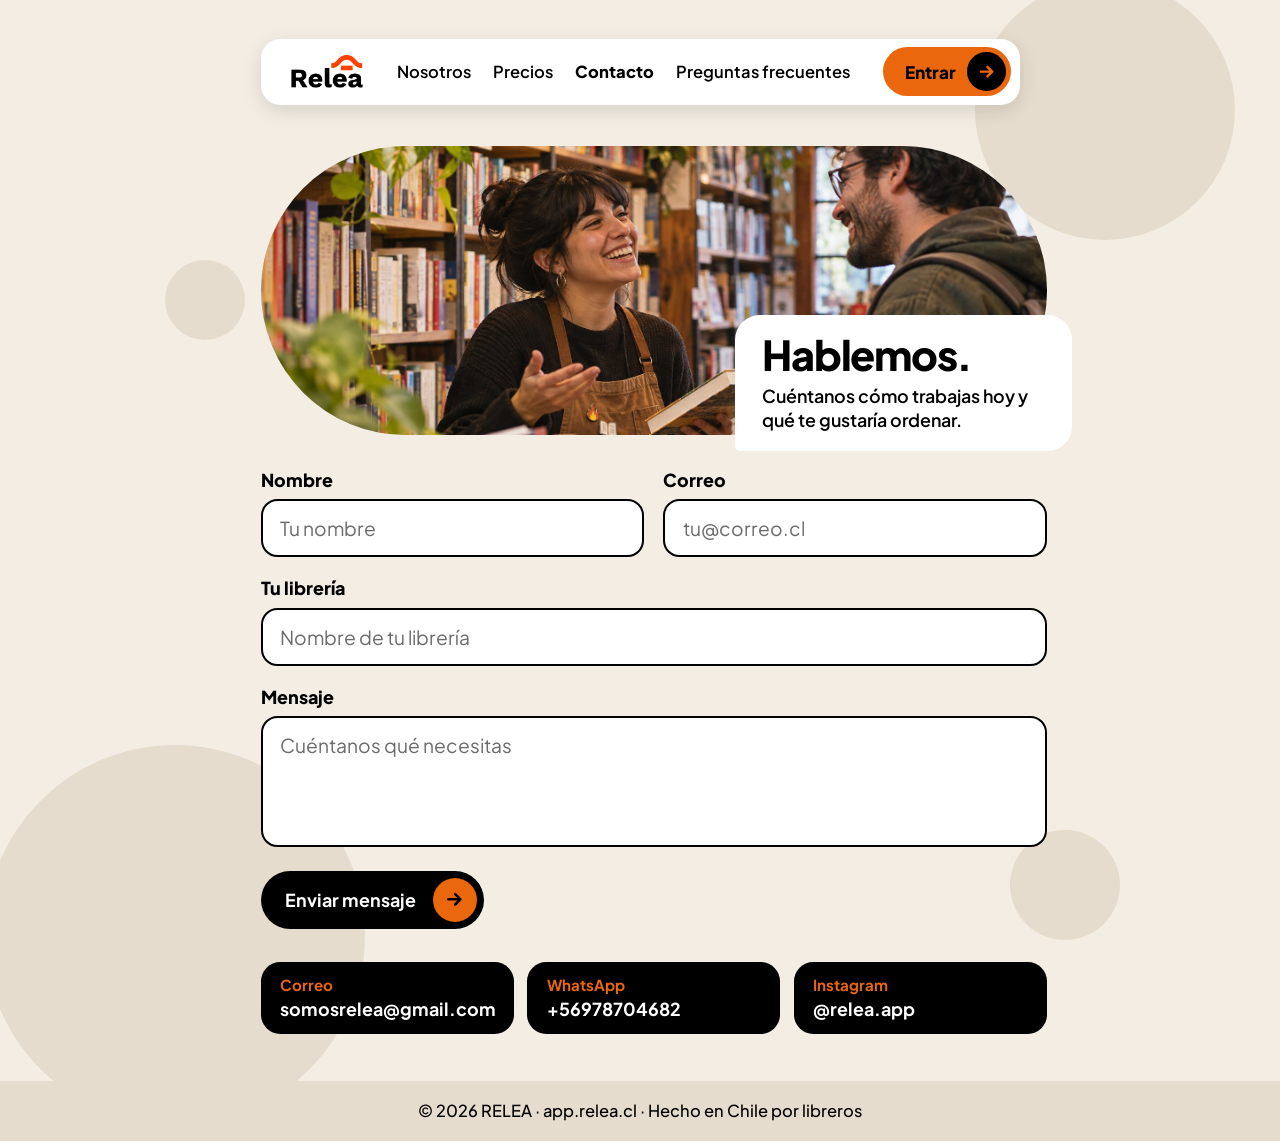
==== contacto/index.html @ ef300362 "Contacto: nueva foto de la librera conversando con un cliente Co-Authored-By: Claude Opus 5.5 <norep" ====
<!doctype html>
<html lang="es-CL">
<head>
<meta charset="utf-8">
<meta name="viewport" content="width=device-width, initial-scale=1">
<title>RELEA, contacto</title>
<meta name="description" content="Hablemos. Cuéntanos cómo trabajas hoy y qué te gustaría ordenar.">
<link rel="canonical" href="https://relea.cl/contacto/">
<meta property="og:type" content="website">
<meta property="og:locale" content="es_CL">
<meta property="og:site_name" content="RELEA">
<meta property="og:title" content="RELEA, contacto">
<meta property="og:description" content="Hablemos. Cuéntanos cómo trabajas hoy y qué te gustaría ordenar.">
<meta property="og:url" content="https://relea.cl/contacto/">
<meta property="og:image" content="https://relea.cl/assets/contacto.jpg">
<meta name="theme-color" content="#f3ede4">
<link rel="icon" href="../assets/favicon.png" type="image/png">
<link rel="apple-touch-icon" href="../assets/apple-touch-icon.png">
<link rel="preconnect" href="https://fonts.googleapis.com">
<link rel="preconnect" href="https://fonts.gstatic.com" crossorigin>
<link href="https://fonts.googleapis.com/css2?family=Plus+Jakarta+Sans:wght@400;500;600;700;800&display=swap" rel="stylesheet">
<link rel="stylesheet" href="../styles.css">
</head>
<body>
<div class="cream cream--fill">
  <div class="deco" aria-hidden="true">
    <i style="right:-100px;top:-20px;width:260px;height:260px"></i>
    <i style="left:-160px;bottom:-44px;width:380px;height:380px"></i>
    <i class="solo-ancho" style="right:15px;bottom:141px;width:110px;height:110px"></i>
    <i class="solo-ancho" style="left:20px;top:260px;width:80px;height:80px"></i>
  </div>
  <div class="wrap">
    <nav class="nav" aria-label="Principal">
        <a class="nav__logo" href="../"><img src="../assets/logo.png" alt="RELEA, volver al inicio" width="489" height="222"></a>
        <div class="nav__links" id="menu"><a href="../nosotros/">Nosotros</a><a href="../precios/">Precios</a><a href="../contacto/" aria-current="page">Contacto</a><a href="../preguntas-frecuentes/">Preguntas frecuentes</a></div>
        <div class="nav__right">
          <a class="btn btn--naranja btn--entrar" href="https://app.relea.cl"><span>Entrar</span><span class="btn__dot"><svg viewBox="0 0 24 24" fill="none" stroke="currentColor" stroke-width="3" stroke-linecap="round" stroke-linejoin="round" aria-hidden="true"><path d="M5 12h14M13 6l6 6-6 6"/></svg></span></a>
          <button class="nav__toggle" type="button" aria-controls="menu" aria-expanded="false" aria-label="Abrir menú"><svg viewBox="0 0 24 24" fill="none" stroke="currentColor" stroke-width="2.6" stroke-linecap="round" aria-hidden="true"><path d="M4 7h16M4 12h16M4 17h16"/></svg></button>
        </div>
      </nav>
    <main>
      <div class="pildora">
        <div class="pildora__foto"><img src="../assets/contacto.jpg" alt="Una librera sonriente conversa con un cliente mientras le muestra un libro en el mesón de la librería" width="1774" height="887"></div>
        <div class="burbuja">
          <h1>Hablemos.</h1>
          <p>Cuéntanos cómo trabajas hoy y qué te gustaría ordenar.</p>
        </div>
      </div>
      <form class="form" id="form-contacto" action="mailto:somosrelea@gmail.com" method="post" enctype="text/plain">
        <div class="form__fila">
          <div><label for="c-nombre">Nombre</label><input id="c-nombre" name="nombre" type="text" placeholder="Tu nombre" autocomplete="name" required></div>
          <div><label for="c-correo">Correo</label><input id="c-correo" name="correo" type="email" placeholder="tu@correo.cl" autocomplete="email" required></div>
        </div>
        <div><label for="c-libreria">Tu librería</label><input id="c-libreria" name="libreria" type="text" placeholder="Nombre de tu librería" autocomplete="organization"></div>
        <div><label for="c-mensaje">Mensaje</label><textarea id="c-mensaje" name="mensaje" rows="4" placeholder="Cuéntanos qué necesitas" required></textarea></div>
        <div><button type="submit" class="btn"><span>Enviar mensaje</span><span class="btn__dot"><svg viewBox="0 0 24 24" fill="none" stroke="currentColor" stroke-width="3" stroke-linecap="round" stroke-linejoin="round" aria-hidden="true"><path d="M5 12h14M13 6l6 6-6 6"/></svg></span></button></div>
      </form>
      <div class="chips">
        <a class="chip" href="mailto:somosrelea@gmail.com"><small>Correo</small><span>somosrelea@gmail.com</span></a>
        <a class="chip" href="https://wa.me/56978704682" target="_blank" rel="noopener"><small>WhatsApp</small><span>+56978704682</span></a>
        <a class="chip" href="https://www.instagram.com/relea.app" target="_blank" rel="noopener"><small>Instagram</small><span>@relea.app</span></a>
      </div>
    </main>
  </div>
</div>
<footer class="footer"><span>© 2026 RELEA · <a href="https://app.relea.cl">app.relea.cl</a> · Hecho en Chile por libreros</span></footer>
<script src="../site.js" defer></script>
</body>
</html>
---- styles.css ----
/* RELEA · estilos del sitio.
   Diseño base a 720 px. Todas las medidas van en rem (1rem = 16 px a 720 px):
   desde 720 px el sitio escala proporcionalmente hasta 990 px y luego se centra;
   bajo 720 px pasa a una sola columna. */
:root {
  --crema: #f3ede4;
  --crema-fuerte: #e6dccd;
  --crema-clara: #faf7f2;
  --naranja: #eb670e;
  --negro: #000000;
  --blanco: #ffffff;
  --pad-l: 1.25rem;
  --pad-r: 1.25rem;
}
*, *::before, *::after { box-sizing: border-box; }
html { font-size: 16px; -webkit-text-size-adjust: 100%; }
body {
  margin: 0;
  min-height: 100vh;
  display: flex;
  flex-direction: column;
  font-family: 'Plus Jakarta Sans', system-ui, sans-serif;
  color: var(--negro);
  background: var(--blanco);
}
img { display: block; max-width: 100%; }
a { color: inherit; }
h1, h2, h3, p { margin: 0; }
:focus-visible { outline: 0.1875rem solid var(--negro); outline-offset: 0.125rem; }
.band :focus-visible, .chip:focus-visible { outline-color: var(--naranja); }
.sr-only { position: absolute; width: 0.0625rem; height: 0.0625rem; overflow: hidden; clip-path: inset(50%); white-space: nowrap; }

/* ---------- Estructura ---------- */
.wrap { position: relative; width: 100%; max-width: 45rem; margin: 0 auto; padding-left: var(--pad-l); padding-right: var(--pad-r); }
.cream { position: relative; overflow: hidden; background: var(--crema); }
.cream--fill { flex: 1; }
.cream > .wrap { padding-top: 1.25rem; padding-bottom: 2.125rem; }

/* Círculos decorativos */
.deco { position: absolute; top: 0; bottom: 0; left: 50%; width: 100%; max-width: 45rem; transform: translateX(-50%); pointer-events: none; }
.deco i { position: absolute; border-radius: 50%; background: var(--crema-fuerte); }
.deco i.luz { background: var(--crema-clara); }
.deco i.crema { background: var(--crema); }
.deco--full { max-width: none; }

/* ---------- Navegación ---------- */
.nav { position: relative; z-index: 10; display: flex; align-items: center; justify-content: space-between; gap: 0.625rem; height: 3rem; padding: 0.375rem 0.375rem 0.375rem 1.125rem; background: var(--blanco); border-radius: 0.875rem; box-shadow: 0 0.25rem 0.875rem rgba(0,0,0,0.12); }
.nav__logo { display: inline-flex; align-items: center; text-decoration: none; }
.nav__logo img { height: 1.5rem; width: auto; }
.nav__right { display: flex; align-items: center; gap: 0.375rem; }
.nav__links { display: none; position: absolute; top: 3.5rem; left: 0; right: 0; flex-direction: column; padding: 0.5rem 1.125rem; background: var(--blanco); border-radius: 0.875rem; box-shadow: 0 0.5rem 1.375rem rgba(0,0,0,0.2); font-size: 0.9375rem; }
.nav__links.is-open { display: flex; }
.nav__links a { padding: 0.75rem 0; text-decoration: none; font-weight: 600; }
.nav__links a + a { border-top: 0.0625rem solid var(--crema-fuerte); }
.nav__links a[aria-current="page"] { font-weight: 800; }
.nav__links a:hover { text-decoration: underline; text-underline-offset: 0.25rem; }
.nav__toggle { display: inline-flex; align-items: center; justify-content: center; width: 2.25rem; height: 2.25rem; padding: 0; border: 0; border-radius: 50%; background: var(--crema); color: var(--negro); cursor: pointer; }
.nav__toggle svg { width: 1.125rem; height: 1.125rem; }

/* ---------- Botones ---------- */
.btn { display: inline-flex; align-items: center; gap: 0.75rem; height: 2.625rem; padding: 0.3125rem 0.3125rem 0.3125rem 1.125rem; border: 0; border-radius: 62.4375rem; background: var(--negro); color: var(--blanco); font-family: inherit; font-weight: 700; font-size: 0.8125rem; text-decoration: none; cursor: pointer; white-space: nowrap; transition: transform .15s ease; }
.btn:hover { transform: translateY(-0.0625rem); }
.btn__dot { flex: none; display: inline-flex; align-items: center; justify-content: center; width: 2rem; height: 2rem; border-radius: 50%; background: var(--naranja); color: var(--negro); }
.btn__dot svg { width: 0.9375rem; height: 0.9375rem; }
.btn--sm { gap: 0.5rem; height: 1.75rem; padding: 0.1875rem 0.1875rem 0.1875rem 0.75rem; font-size: 0.6875rem; }
.btn--sm .btn__dot { width: 1.375rem; height: 1.375rem; }
.btn--sm .btn__dot svg { width: 0.6875rem; height: 0.6875rem; }
.btn--naranja { background: var(--naranja); color: var(--negro); font-weight: 800; }
.btn--naranja .btn__dot { background: var(--negro); color: var(--naranja); }
.btn--entrar { gap: 0.5rem; height: 2.25rem; padding: 0.25rem 0.25rem 0.25rem 1rem; font-size: 0.7812rem; }
.btn--entrar .btn__dot { width: 1.75rem; height: 1.75rem; }
.btn--entrar .btn__dot svg { width: 0.875rem; height: 0.875rem; }
.btn--lg { gap: 1rem; height: 2.875rem; padding: 0.3125rem 0.3125rem 0.3125rem 1.5rem; font-size: 0.875rem; }
.btn--lg .btn__dot { width: 2.25rem; height: 2.25rem; }
.btn--lg .btn__dot svg { width: 1rem; height: 1rem; }

/* ---------- Pie ---------- */
.footer { flex: none; display: flex; align-items: center; justify-content: center; min-height: 2.75rem; padding: 0.625rem 1.25rem; background: var(--crema-fuerte); font-size: 0.75rem; font-weight: 500; line-height: 1.4; text-align: center; }
.footer--crema { background: var(--crema); }
.footer a { text-decoration: none; }
.footer a:hover { text-decoration: underline; }

/* ---------- Inicio ---------- */
.hero { display: flex; flex-direction: column; gap: 2rem; margin-top: 2rem; }
.hero h1 { font-weight: 800; font-size: 2.5rem; line-height: 1.04; letter-spacing: -0.03em; }
.hero__lead { margin-top: 1rem; max-width: 18.75rem; font-size: 0.9375rem; line-height: 1.5; }
.hero__cta { margin-top: 1.375rem; }
.hero__media { position: relative; width: 14.375rem; margin: 0 auto; }
.hero__photo { width: 14.375rem; height: 20rem; border-radius: 1rem; overflow: hidden; }
.hero__photo img { width: 100%; height: 100%; object-fit: cover; object-position: 50% 30%; }
.float { position: absolute; width: 9.375rem; background: var(--blanco); border-radius: 0.75rem; box-shadow: 0 0.5rem 1.375rem rgba(0,0,0,0.2); }
.float--a { top: 12.25rem; left: -1.5rem; padding: 0.625rem 0.75rem; }
.float--a .float__row { display: flex; align-items: center; justify-content: space-between; gap: 0.5rem; font-size: 0.6875rem; font-weight: 600; }
.float--a .tag { background: #ffe3cc; border-radius: 0.375rem; padding: 0.125rem 0.375rem; font-size: 0.625rem; font-weight: 800; }
.float--a strong { display: block; margin-top: 0.375rem; font-size: 1rem; font-weight: 800; letter-spacing: -0.01em; }
.float--b { bottom: 0.875rem; right: -0.875rem; display: flex; align-items: center; gap: 0.5rem; padding: 0.5rem 0.625rem; font-size: 0.6875rem; font-weight: 700; line-height: 1.3; }
.icon { flex: none; display: inline-flex; align-items: center; justify-content: center; width: 2.5rem; height: 2.5rem; border-radius: 50%; background: #ffe3cc; color: #2a3582; }
.icon svg { width: 1.25rem; height: 1.25rem; }
.icon--sm { width: 1.75rem; height: 1.75rem; }
.icon--sm svg { width: 0.9375rem; height: 0.9375rem; }

.datos { display: flex; margin: 1.875rem 0 0; padding: 0; list-style: none; }
.datos li { flex: 1; padding: 0.25rem 0.375rem; text-align: center; }
.datos li + li { border-left: 0.0625rem solid rgba(0,0,0,0.28); }
.datos b { display: block; font-size: 1.5rem; font-weight: 800; letter-spacing: -0.02em; }
.datos span { display: block; max-width: 9.375rem; margin: 0.125rem auto 0; font-size: 0.75rem; font-weight: 500; line-height: 1.35; }

.band { position: relative; overflow: hidden; border-radius: 1.75rem 1.75rem 0 0; background: var(--negro); }
.band__img { position: absolute; inset: 0; width: 100%; height: 100%; object-fit: cover; object-position: 50% 25%; }
.band::before { content: ""; position: absolute; inset: 0; z-index: 1; background: linear-gradient(180deg, rgba(0,0,0,0.6) 0%, rgba(0,0,0,0.25) 45%, rgba(0,0,0,0.35) 100%); }
.band .wrap { z-index: 2; padding-top: 2.125rem; padding-bottom: 1.75rem; text-align: center; }
.band h2 { max-width: 27.5rem; margin: 0 auto; font-size: 1.3125rem; font-weight: 800; line-height: 1.12; letter-spacing: -0.02em; color: var(--blanco); text-shadow: 0 0.125rem 0.75rem rgba(0,0,0,0.65); }
.cards { display: flex; flex-direction: column; gap: 0.75rem; margin-top: 1.75rem; }
.card { display: flex; flex-direction: column; align-items: flex-start; gap: 0; padding: 1rem 0.875rem; text-align: left; background: var(--blanco); border-radius: 0.875rem; }
.card h3 { margin-top: 0.625rem; font-size: 1rem; font-weight: 800; line-height: 1.15; letter-spacing: -0.01em; }
.card p { margin: 0.375rem 0 0.875rem; font-size: 0.75rem; line-height: 1.4; }
.card .btn { margin-top: auto; }

.cierre { position: relative; overflow: hidden; padding: 2.75rem 0 3.5rem; text-align: center; background: var(--blanco); }
.cierre h2 { font-size: 1.5rem; font-weight: 800; letter-spacing: -0.02em; line-height: 1.15; }
.cierre p { margin-top: 0.5rem; font-size: 0.8125rem; line-height: 1.45; }
.cierre .btn { margin-top: 1.375rem; }

/* ---------- Nosotros ---------- */
.intro { margin-top: 2.25rem; max-width: 29.375rem; padding-bottom: 0.625rem; }
.intro h1 { font-weight: 800; font-size: 2rem; line-height: 1.08; letter-spacing: -0.03em; }
.intro p { margin-top: 0.875rem; font-size: 0.9375rem; line-height: 1.5; }
.nosotros { flex: 1; padding-top: 2.25rem; padding-bottom: 2.5rem; }
.nosotros__foto { aspect-ratio: 552 / 240; border-radius: 1rem; overflow: hidden; }
.nosotros__foto img { width: 100%; height: 100%; object-fit: cover; }
.nosotros h2 { margin-top: 2rem; font-size: 1.25rem; font-weight: 800; letter-spacing: -0.02em; }
.nosotros p { margin-top: 0.625rem; font-size: 0.875rem; line-height: 1.6; }
.nosotros p.destacado { margin-top: 0.875rem; font-size: 1rem; font-weight: 800; line-height: 1.4; letter-spacing: -0.01em; }
.valores { display: grid; grid-template-columns: 1fr; gap: 0.875rem; margin: 1.75rem 0 0; padding: 0; list-style: none; }
.valores li { padding: 1rem 0.875rem; background: var(--crema); border-radius: 0.875rem; }
.valores b { display: block; font-size: 1rem; font-weight: 800; line-height: 1.15; }
.valores span { display: block; margin-top: 0.375rem; font-size: 0.75rem; line-height: 1.45; }
.nosotros .btn { margin-top: 2rem; }

/* ---------- Precios ---------- */
.precios { display: flex; flex-direction: column; gap: 2rem; margin-top: 2.125rem; }
.precios h1 { font-weight: 800; font-size: 2.125rem; line-height: 1.08; letter-spacing: -0.03em; }
.precio { margin-top: 1.375rem; white-space: nowrap; font-weight: 800; line-height: 0.95; }
.precio b { font-size: min(3.5rem, 14.5vw); letter-spacing: -0.05em; margin-right: 0.3em; }
.precio span { font-size: min(1.75rem, 7.25vw); letter-spacing: -0.02em; }
.precios__nota { margin-top: 0.875rem; font-size: 0.9375rem; font-weight: 700; line-height: 1.4; }
.precios .btn { margin-top: 1.25rem; }
.gota { position: relative; flex: none; width: 12.5rem; margin: 0 auto; }
.gota__foto { width: 12.5rem; height: 18.75rem; border-radius: 50% 50% 0 50% / 36% 36% 0 36%; overflow: hidden; background: var(--crema-fuerte); }
.gota__foto img { width: 100%; height: 100%; object-fit: cover; object-position: 64% 50%; }
.sello { position: absolute; left: -2.5rem; bottom: 1.625rem; display: flex; align-items: center; justify-content: center; width: 6.5rem; height: 6.5rem; border-radius: 50%; background: var(--naranja); text-align: center; font-size: 0.8125rem; font-weight: 800; line-height: 1.15; transform: rotate(-10deg); box-shadow: 0 0.375rem 1rem rgba(0,0,0,0.2); }
.pasos { display: grid; grid-template-columns: 1fr; gap: 0.75rem; margin: 1.875rem 0 0; padding: 0; list-style: none; }
.pasos li { display: flex; align-items: flex-start; gap: 0.75rem; padding: 0.875rem 1rem; background: var(--blanco); border-radius: 1rem; font-size: 0.875rem; font-weight: 600; line-height: 1.35; }
.pasos .n { flex: none; display: inline-flex; align-items: center; justify-content: center; width: 1.75rem; height: 1.75rem; border-radius: 50%; background: var(--naranja); font-size: 0.8125rem; font-weight: 800; }
.dudas { margin-top: 1.375rem; font-size: 0.8125rem; }
.dudas a { font-weight: 800; }

/* ---------- Contacto ---------- */
.pildora { position: relative; margin-top: 1.875rem; }
.pildora__foto { height: 10.625rem; border-radius: 6.5625rem; overflow: hidden; background: var(--crema-fuerte); }
.pildora__foto img { width: 100%; height: 100%; object-fit: cover; object-position: 50% 35%; }
.burbuja { position: relative; width: 15.3125rem; max-width: 90%; margin: -2.75rem 0 0 auto; padding: 0.875rem 1.25rem; background: var(--blanco); border-radius: 1.125rem 1.125rem 1.125rem 0.25rem; }
.burbuja h1 { font-size: 1.875rem; font-weight: 800; letter-spacing: -0.03em; line-height: 1; }
.burbuja p { margin-top: 0.375rem; font-size: 0.8125rem; font-weight: 600; line-height: 1.35; }
.form { display: grid; gap: 0.875rem; margin-top: 1.5rem; }
.form__fila { display: grid; grid-template-columns: 1fr; gap: 0.875rem; }
.form label { display: block; margin-bottom: 0.375rem; font-size: 0.8125rem; font-weight: 800; }
.form input, .form textarea { width: 100%; padding: 0.6875rem 0.8125rem; border: 0.125rem solid var(--negro); border-radius: 0.75rem; background: var(--blanco); font-family: inherit; font-size: 1rem; color: var(--negro); }
.form textarea { resize: none; }
.form ::placeholder { color: #6b6b6b; opacity: 1; }
.chips { display: grid; grid-template-columns: 1fr; gap: 0.625rem; margin-top: 1.5rem; }
.chip { display: block; padding: 0.625rem 0.875rem; background: var(--negro); border-radius: 0.875rem; text-decoration: none; }
.chip small { display: block; font-size: 0.6875rem; font-weight: 700; color: var(--naranja); }
.chip span { display: block; margin-top: 0.125rem; font-size: 0.8125rem; font-weight: 700; color: var(--blanco); }

/* ---------- Preguntas frecuentes ---------- */
.faq { display: flex; flex-direction: column; gap: 1.875rem; margin-top: 2.25rem; }
.faq__lado { flex: none; }
.blob { width: 11.875rem; height: 15.625rem; margin-top: 1.25rem; overflow: hidden; background: var(--crema-fuerte); }
.blob img { width: 100%; height: 100%; object-fit: cover; object-position: 60% 62%; }
.faq h1 { margin-top: 0; font-weight: 800; font-size: 1.875rem; line-height: 1.05; letter-spacing: -0.03em; }
.faq__lado p { margin-top: 0.625rem; font-size: 0.875rem; line-height: 1.45; }
.faq__lado p.dudas { margin-top: 1.125rem; font-size: 0.8125rem; }
.faq__lista { flex: 1; min-width: 0; border-bottom: 0.125rem solid var(--negro); }
.faq__item { padding: 0.875rem 0; border-top: 0.125rem solid var(--negro); }
.faq__item h2 { position: relative; padding-left: 1.25rem; font-size: 0.9375rem; font-weight: 800; line-height: 1.25; }
.faq__item h2::before { content: ""; position: absolute; left: 0; top: 0.3125rem; width: 0.625rem; height: 0.625rem; border-radius: 50%; background: var(--naranja); }
.faq__item p { margin: 0.375rem 0 0 1.25rem; font-size: 0.8438rem; line-height: 1.5; }

/* Círculos: en móvil se ocultan los que quedarían bajo el texto */
.deco .solo-ancho { display: none; }

/* ================= Desde 720 px: el diseño de referencia ================= */
@media (min-width: 45em) {
  html { font-size: min(2.2222vw, 22px); }
  :root { --pad-l: 5.25rem; --pad-r: 4rem; }
  .cream > .wrap { padding-top: 1.75rem; }
  .deco .solo-ancho { display: block; }

  .nav { margin-right: 1.25rem; padding-left: 1.375rem; }
  .nav__toggle { display: none; }
  .nav__links { display: flex; position: static; flex-direction: row; align-items: center; gap: 1rem; padding: 0; background: none; border-radius: 0; box-shadow: none; font-size: 0.75rem; white-space: nowrap; }
  .nav__links a { padding: 0.875rem 0; }
  .nav__links a + a { border-top: 0; }

  .hero { flex-direction: row; align-items: center; justify-content: space-between; gap: 0; margin-top: 2.5rem; }
  .hero__text { flex: none; width: 20.625rem; }
  .hero h1 { font-size: 2.875rem; }
  .hero__media { flex: none; margin: 0; }
  .float--a { left: -2.75rem; }
  .float--b { right: 0.625rem; }
  .datos b { font-size: 2.25rem; }
  .datos li { padding: 0.25rem 0; }
  .cream--inicio > .wrap { padding-bottom: 1.75rem; }

  .band { height: 26.25rem; }
  .band .wrap { padding-left: 4rem; }
  .band h2 { font-size: 1.625rem; }
  .cards { flex-direction: row; justify-content: center; margin-top: 5.9375rem; }
  .card { flex: none; width: 10.625rem; min-height: 12.25rem; }
  .card p { margin-bottom: 0.625rem; font-size: 0.6875rem; }

  .cierre { height: 13.5rem; padding: 2.75rem 0 0; }

  .intro { margin-top: 2.75rem; }
  .intro h1 { font-size: 2.375rem; }
  .nosotros { padding-top: 2.75rem; padding-right: 5.25rem; }
  .valores { grid-template-columns: repeat(3, minmax(0, 1fr)); }

  .precios { flex-direction: row; justify-content: space-between; align-items: flex-start; gap: 0; }
  .precios__text { width: 18.75rem; }
  .precio { width: 21.25rem; }
  .precio b { font-size: 3.5rem; }
  .precio span { font-size: 1.75rem; }
  .gota { margin: 0; }
  .pasos { grid-template-columns: repeat(2, minmax(0, 1fr)); }

  .pildora__foto { height: 13.125rem; }
  .burbuja { position: absolute; right: -1.125rem; bottom: -0.75rem; max-width: none; margin: 0; }
  .form__fila { grid-template-columns: repeat(2, minmax(0, 1fr)); }
  .form input, .form textarea { font-size: 0.875rem; }
  .chips { grid-template-columns: repeat(3, minmax(0, 1fr)); }

  .faq { flex-direction: row; align-items: flex-start; gap: 2.125rem; }
  .faq__lado { width: 11.875rem; }
  .blob { height: 35.625rem; }
  .blob img { object-position: 50% 50%; }
}

@media (prefers-reduced-motion: reduce) {
  .btn { transition: none; }
}
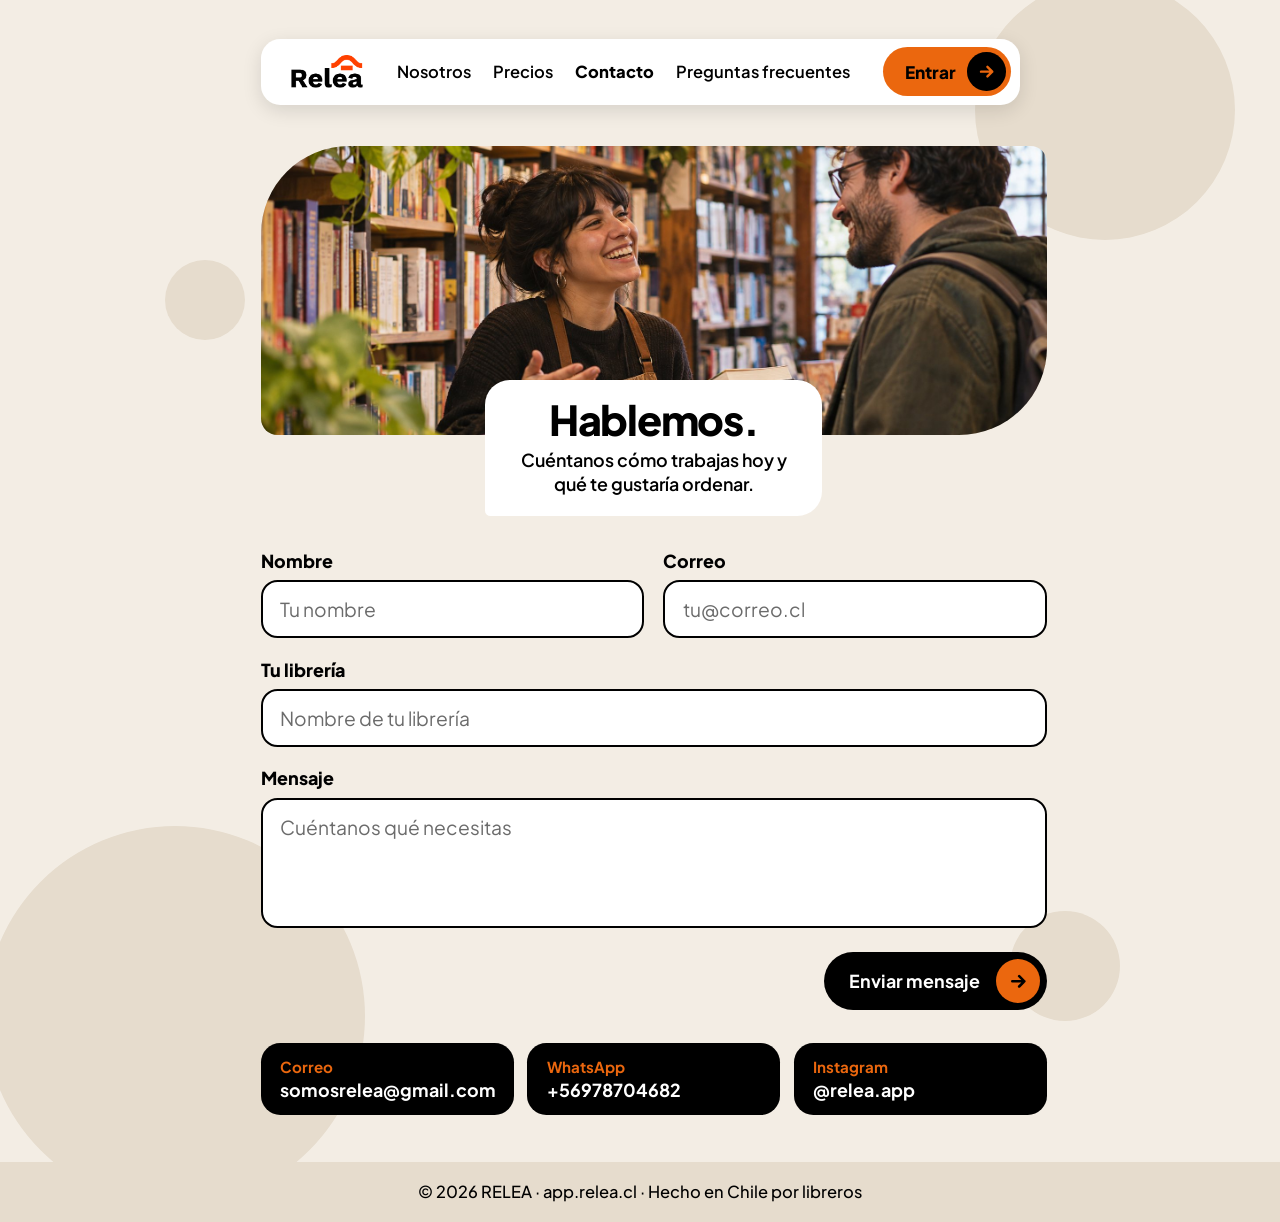
==== commit 186e715f: "Contacto: botón "Enviar mensaje" alineado a la derecha Co-Authored-By: Claude Opus 5.5 <noreply@anth" ====
--- a/contacto/index.html
+++ b/contacto/index.html
@@ -53,7 +53,7 @@
         </div>
         <div><label for="c-libreria">Tu librería</label><input id="c-libreria" name="libreria" type="text" placeholder="Nombre de tu librería" autocomplete="organization"></div>
         <div><label for="c-mensaje">Mensaje</label><textarea id="c-mensaje" name="mensaje" rows="4" placeholder="Cuéntanos qué necesitas" required></textarea></div>
-        <div><button type="submit" class="btn"><span>Enviar mensaje</span><span class="btn__dot"><svg viewBox="0 0 24 24" fill="none" stroke="currentColor" stroke-width="3" stroke-linecap="round" stroke-linejoin="round" aria-hidden="true"><path d="M5 12h14M13 6l6 6-6 6"/></svg></span></button></div>
+        <div class="form__enviar"><button type="submit" class="btn"><span>Enviar mensaje</span><span class="btn__dot"><svg viewBox="0 0 24 24" fill="none" stroke="currentColor" stroke-width="3" stroke-linecap="round" stroke-linejoin="round" aria-hidden="true"><path d="M5 12h14M13 6l6 6-6 6"/></svg></span></button></div>
       </form>
       <div class="chips">
         <a class="chip" href="mailto:somosrelea@gmail.com"><small>Correo</small><span>somosrelea@gmail.com</span></a>
--- a/styles.css
+++ b/styles.css
@@ -157,9 +157,9 @@
 
 /* ---------- Contacto ---------- */
 .pildora { position: relative; margin-top: 1.875rem; }
-.pildora__foto { height: 10.625rem; border-radius: 6.5625rem; overflow: hidden; background: var(--crema-fuerte); }
+.pildora__foto { height: 10.625rem; border-radius: 4rem 0.75rem 4rem 0.75rem; overflow: hidden; background: var(--crema-fuerte); }
 .pildora__foto img { width: 100%; height: 100%; object-fit: cover; object-position: 50% 35%; }
-.burbuja { position: relative; width: 15.3125rem; max-width: 90%; margin: -2.75rem 0 0 auto; padding: 0.875rem 1.25rem; background: var(--blanco); border-radius: 1.125rem 1.125rem 1.125rem 0.25rem; }
+.burbuja { position: relative; width: 15.3125rem; max-width: 90%; margin: -2.5rem auto 0; text-align: center; padding: 0.875rem 1.25rem; background: var(--blanco); border-radius: 1.125rem 1.125rem 1.125rem 0.25rem; }
 .burbuja h1 { font-size: 1.875rem; font-weight: 800; letter-spacing: -0.03em; line-height: 1; }
 .burbuja p { margin-top: 0.375rem; font-size: 0.8125rem; font-weight: 600; line-height: 1.35; }
 .form { display: grid; gap: 0.875rem; margin-top: 1.5rem; }
@@ -167,6 +167,7 @@
 .form label { display: block; margin-bottom: 0.375rem; font-size: 0.8125rem; font-weight: 800; }
 .form input, .form textarea { width: 100%; padding: 0.6875rem 0.8125rem; border: 0.125rem solid var(--negro); border-radius: 0.75rem; background: var(--blanco); font-family: inherit; font-size: 1rem; color: var(--negro); }
 .form textarea { resize: none; }
+.form__enviar { display: flex; justify-content: flex-end; }
 .form ::placeholder { color: #6b6b6b; opacity: 1; }
 .chips { display: grid; grid-template-columns: 1fr; gap: 0.625rem; margin-top: 1.5rem; }
 .chip { display: block; padding: 0.625rem 0.875rem; background: var(--negro); border-radius: 0.875rem; text-decoration: none; }
@@ -236,7 +237,6 @@
   .pasos { grid-template-columns: repeat(2, minmax(0, 1fr)); }
 
   .pildora__foto { height: 13.125rem; }
-  .burbuja { position: absolute; right: -1.125rem; bottom: -0.75rem; max-width: none; margin: 0; }
   .form__fila { grid-template-columns: repeat(2, minmax(0, 1fr)); }
   .form input, .form textarea { font-size: 0.875rem; }
   .chips { grid-template-columns: repeat(3, minmax(0, 1fr)); }
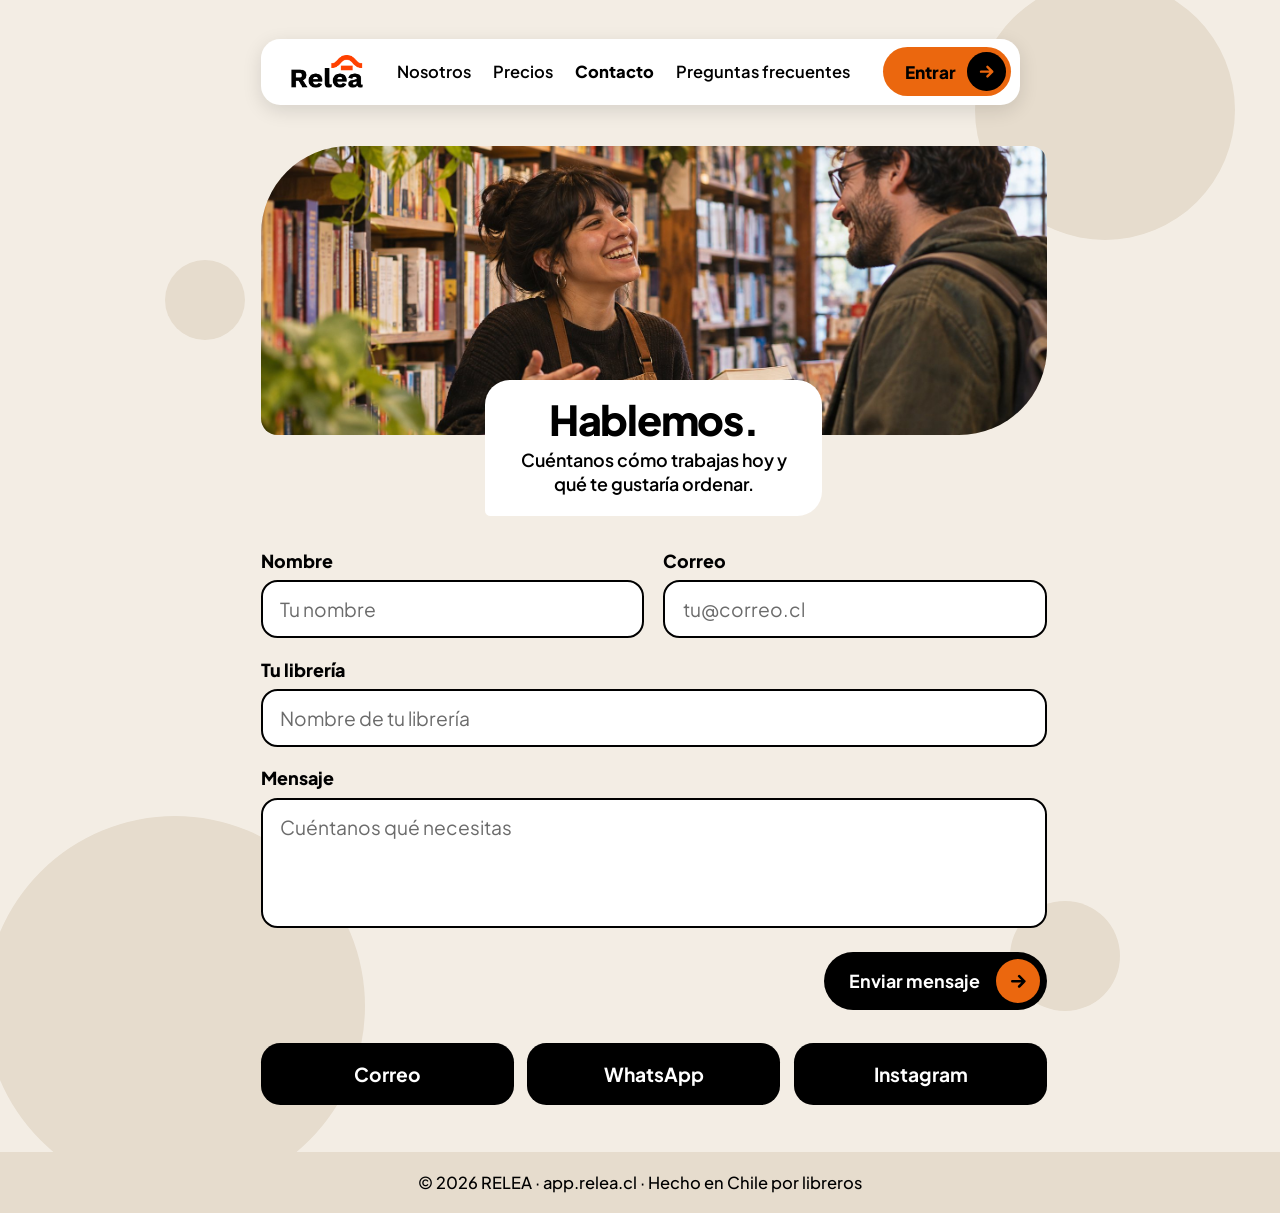
==== commit b409cdbf: "Contacto: enlaces de Correo, WhatsApp e Instagram solo con el nombre Co-Authored-By: Claude Opus 5.5" ====
--- a/contacto/index.html
+++ b/contacto/index.html
@@ -56,9 +56,9 @@
         <div class="form__enviar"><button type="submit" class="btn"><span>Enviar mensaje</span><span class="btn__dot"><svg viewBox="0 0 24 24" fill="none" stroke="currentColor" stroke-width="3" stroke-linecap="round" stroke-linejoin="round" aria-hidden="true"><path d="M5 12h14M13 6l6 6-6 6"/></svg></span></button></div>
       </form>
       <div class="chips">
-        <a class="chip" href="mailto:somosrelea@gmail.com"><small>Correo</small><span>somosrelea@gmail.com</span></a>
-        <a class="chip" href="https://wa.me/56978704682" target="_blank" rel="noopener"><small>WhatsApp</small><span>+56978704682</span></a>
-        <a class="chip" href="https://www.instagram.com/relea.app" target="_blank" rel="noopener"><small>Instagram</small><span>@relea.app</span></a>
+        <a class="chip" href="mailto:somosrelea@gmail.com"><span>Correo</span></a>
+        <a class="chip" href="https://wa.me/56978704682" target="_blank" rel="noopener"><span>WhatsApp</span></a>
+        <a class="chip" href="https://www.instagram.com/relea.app" target="_blank" rel="noopener"><span>Instagram</span></a>
       </div>
     </main>
   </div>
--- a/styles.css
+++ b/styles.css
@@ -170,9 +170,8 @@
 .form__enviar { display: flex; justify-content: flex-end; }
 .form ::placeholder { color: #6b6b6b; opacity: 1; }
 .chips { display: grid; grid-template-columns: 1fr; gap: 0.625rem; margin-top: 1.5rem; }
-.chip { display: block; padding: 0.625rem 0.875rem; background: var(--negro); border-radius: 0.875rem; text-decoration: none; }
-.chip small { display: block; font-size: 0.6875rem; font-weight: 700; color: var(--naranja); }
-.chip span { display: block; margin-top: 0.125rem; font-size: 0.8125rem; font-weight: 700; color: var(--blanco); }
+.chip { display: block; padding: 0.875rem; background: var(--negro); border-radius: 0.875rem; text-align: center; text-decoration: none; }
+.chip span { display: block; font-size: 0.875rem; font-weight: 700; color: var(--blanco); }
 
 /* ---------- Preguntas frecuentes ---------- */
 .faq { display: flex; flex-direction: column; gap: 1.875rem; margin-top: 2.25rem; }
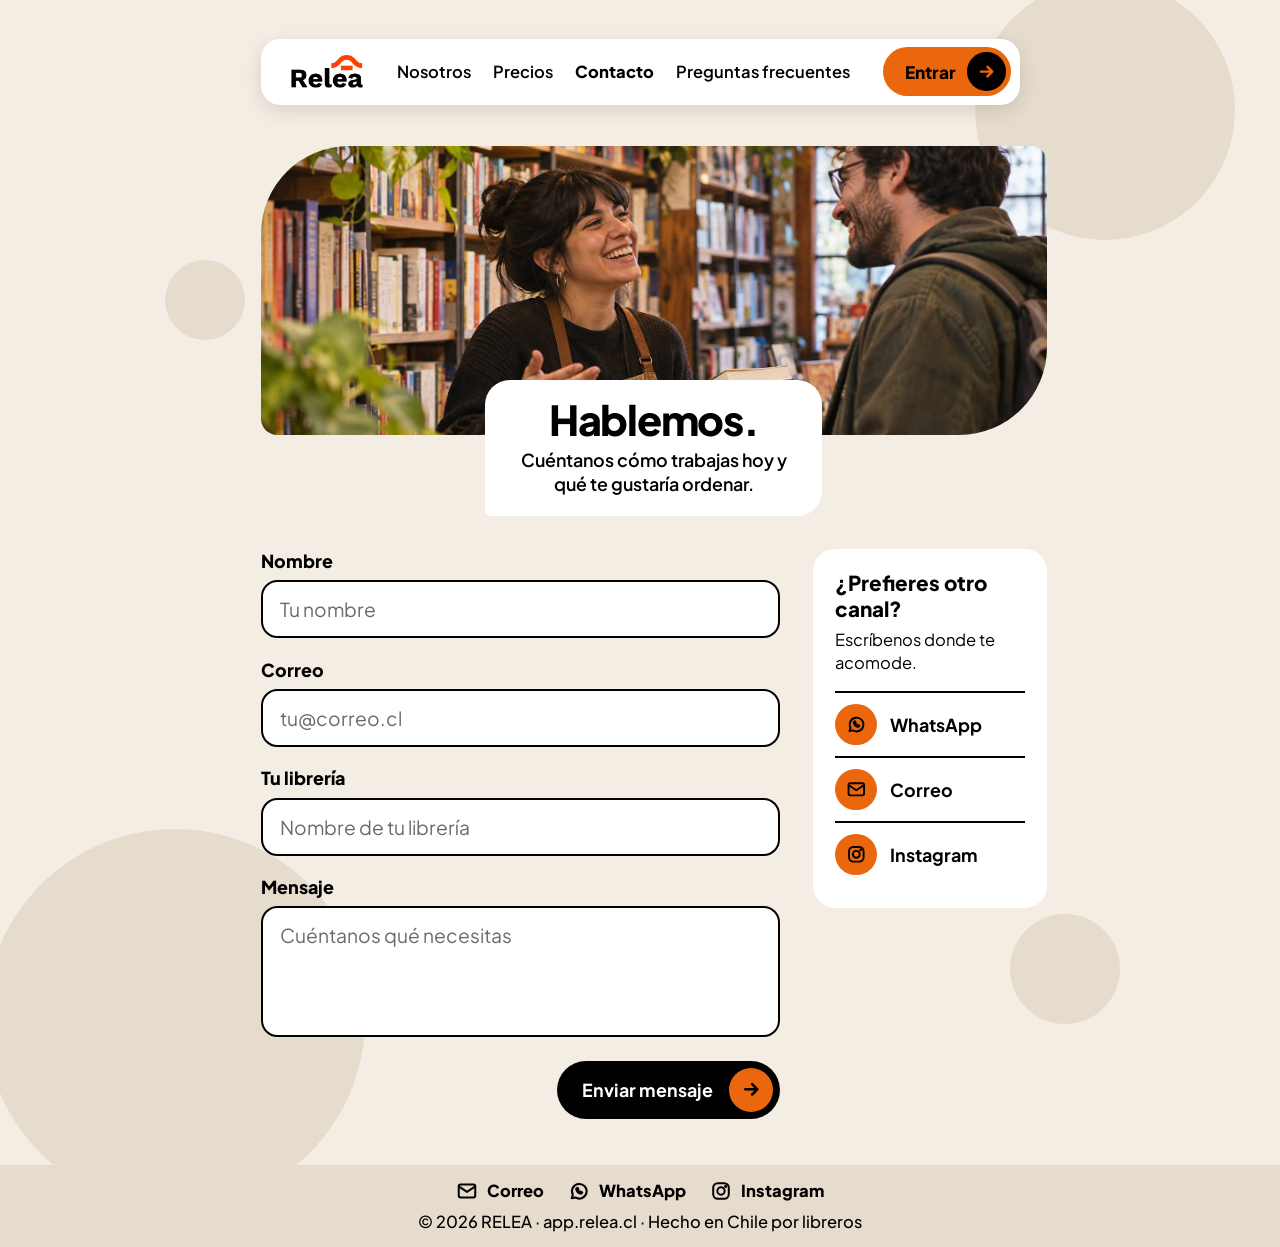
==== commit 2de9efc4: "Contacto con columna lateral de canales y canales en el pie de todas las páginas Co-Authored-By: Cla" ====
--- a/contacto/index.html
+++ b/contacto/index.html
@@ -46,6 +46,7 @@
           <p>Cuéntanos cómo trabajas hoy y qué te gustaría ordenar.</p>
         </div>
       </div>
+      <div class="contacto-grid">
       <form class="form" id="form-contacto" action="mailto:somosrelea@gmail.com" method="post" enctype="text/plain">
         <div class="form__fila">
           <div><label for="c-nombre">Nombre</label><input id="c-nombre" name="nombre" type="text" placeholder="Tu nombre" autocomplete="name" required></div>
@@ -55,15 +56,18 @@
         <div><label for="c-mensaje">Mensaje</label><textarea id="c-mensaje" name="mensaje" rows="4" placeholder="Cuéntanos qué necesitas" required></textarea></div>
         <div class="form__enviar"><button type="submit" class="btn"><span>Enviar mensaje</span><span class="btn__dot"><svg viewBox="0 0 24 24" fill="none" stroke="currentColor" stroke-width="3" stroke-linecap="round" stroke-linejoin="round" aria-hidden="true"><path d="M5 12h14M13 6l6 6-6 6"/></svg></span></button></div>
       </form>
-      <div class="chips">
-        <a class="chip" href="mailto:somosrelea@gmail.com"><span>Correo</span></a>
-        <a class="chip" href="https://wa.me/56978704682" target="_blank" rel="noopener"><span>WhatsApp</span></a>
-        <a class="chip" href="https://www.instagram.com/relea.app" target="_blank" rel="noopener"><span>Instagram</span></a>
+      <aside class="canales" aria-labelledby="canales-titulo">
+        <h2 id="canales-titulo">¿Prefieres otro canal?</h2>
+        <p>Escríbenos donde te acomode.</p>
+        <a href="https://wa.me/56978704682" target="_blank" rel="noopener"><span class="canales__ic"><svg viewBox="0 0 24 24" fill="none" stroke="currentColor" stroke-width="2.2" stroke-linecap="round" stroke-linejoin="round" aria-hidden="true"><path d="M4 20l1.3-3.9A8 8 0 1 1 8 19z"/><path d="M9 9.5c0 3 2.5 5.5 5.5 5.5l1-1.5-2-1-1 .8a4 4 0 0 1-1.8-1.8l.8-1-1-2z"/></svg></span>WhatsApp</a>
+        <a href="mailto:somosrelea@gmail.com"><span class="canales__ic"><svg viewBox="0 0 24 24" fill="none" stroke="currentColor" stroke-width="2.2" stroke-linecap="round" stroke-linejoin="round" aria-hidden="true"><rect x="3" y="5" width="18" height="14" rx="2"/><path d="M3 7l9 6 9-6"/></svg></span>Correo</a>
+        <a href="https://www.instagram.com/relea.app" target="_blank" rel="noopener"><span class="canales__ic"><svg viewBox="0 0 24 24" fill="none" stroke="currentColor" stroke-width="2.2" stroke-linecap="round" stroke-linejoin="round" aria-hidden="true"><rect x="3.5" y="3.5" width="17" height="17" rx="5"/><circle cx="12" cy="12" r="4"/><circle cx="17" cy="7" r="0.6" fill="currentColor"/></svg></span>Instagram</a>
+      </aside>
       </div>
     </main>
   </div>
 </div>
-<footer class="footer"><span>© 2026 RELEA · <a href="https://app.relea.cl">app.relea.cl</a> · Hecho en Chile por libreros</span></footer>
+<footer class="footer"><nav class="footer__canales" aria-label="Canales de contacto"><a href="mailto:somosrelea@gmail.com"><svg viewBox="0 0 24 24" fill="none" stroke="currentColor" stroke-width="2.2" stroke-linecap="round" stroke-linejoin="round" aria-hidden="true"><rect x="3" y="5" width="18" height="14" rx="2"/><path d="M3 7l9 6 9-6"/></svg>Correo</a><a href="https://wa.me/56978704682" target="_blank" rel="noopener"><svg viewBox="0 0 24 24" fill="none" stroke="currentColor" stroke-width="2.2" stroke-linecap="round" stroke-linejoin="round" aria-hidden="true"><path d="M4 20l1.3-3.9A8 8 0 1 1 8 19z"/><path d="M9 9.5c0 3 2.5 5.5 5.5 5.5l1-1.5-2-1-1 .8a4 4 0 0 1-1.8-1.8l.8-1-1-2z"/></svg>WhatsApp</a><a href="https://www.instagram.com/relea.app" target="_blank" rel="noopener"><svg viewBox="0 0 24 24" fill="none" stroke="currentColor" stroke-width="2.2" stroke-linecap="round" stroke-linejoin="round" aria-hidden="true"><rect x="3.5" y="3.5" width="17" height="17" rx="5"/><circle cx="12" cy="12" r="4"/><circle cx="17" cy="7" r="0.6" fill="currentColor"/></svg>Instagram</a></nav><span>© 2026 RELEA · <a href="https://app.relea.cl">app.relea.cl</a> · Hecho en Chile por libreros</span></footer>
 <script src="../site.js" defer></script>
 </body>
 </html>
--- a/styles.css
+++ b/styles.css
@@ -27,7 +27,7 @@
 a { color: inherit; }
 h1, h2, h3, p { margin: 0; }
 :focus-visible { outline: 0.1875rem solid var(--negro); outline-offset: 0.125rem; }
-.band :focus-visible, .chip:focus-visible { outline-color: var(--naranja); }
+.band :focus-visible { outline-color: var(--naranja); }
 .sr-only { position: absolute; width: 0.0625rem; height: 0.0625rem; overflow: hidden; clip-path: inset(50%); white-space: nowrap; }
 
 /* ---------- Estructura ---------- */
@@ -75,10 +75,13 @@
 .btn--lg .btn__dot svg { width: 1rem; height: 1rem; }
 
 /* ---------- Pie ---------- */
-.footer { flex: none; display: flex; align-items: center; justify-content: center; min-height: 2.75rem; padding: 0.625rem 1.25rem; background: var(--crema-fuerte); font-size: 0.75rem; font-weight: 500; line-height: 1.4; text-align: center; }
+.footer { flex: none; display: flex; flex-direction: column; gap: 0.375rem; align-items: center; justify-content: center; min-height: 2.75rem; padding: 0.625rem 1.25rem; background: var(--crema-fuerte); font-size: 0.75rem; font-weight: 500; line-height: 1.4; text-align: center; }
 .footer--crema { background: var(--crema); }
 .footer a { text-decoration: none; }
 .footer a:hover { text-decoration: underline; }
+.footer__canales { display: flex; flex-wrap: wrap; justify-content: center; gap: 0.375rem 1.125rem; }
+.footer__canales a { display: inline-flex; align-items: center; gap: 0.375rem; font-weight: 800; }
+.footer__canales svg { width: 1rem; height: 1rem; }
 
 /* ---------- Inicio ---------- */
 .hero { display: flex; flex-direction: column; gap: 2rem; margin-top: 2rem; }
@@ -169,9 +172,13 @@
 .form textarea { resize: none; }
 .form__enviar { display: flex; justify-content: flex-end; }
 .form ::placeholder { color: #6b6b6b; opacity: 1; }
-.chips { display: grid; grid-template-columns: 1fr; gap: 0.625rem; margin-top: 1.5rem; }
-.chip { display: block; padding: 0.875rem; background: var(--negro); border-radius: 0.875rem; text-align: center; text-decoration: none; }
-.chip span { display: block; font-size: 0.875rem; font-weight: 700; color: var(--blanco); }
+.canales { margin-top: 1.5rem; padding: 1rem; background: var(--blanco); border-radius: 1rem; }
+.canales h2 { font-size: 0.9375rem; font-weight: 800; line-height: 1.25; }
+.canales p { margin: 0.25rem 0 0.75rem; font-size: 0.75rem; line-height: 1.4; }
+.canales a { display: flex; align-items: center; gap: 0.625rem; padding: 0.5rem 0; border-top: 0.125rem solid var(--negro); font-size: 0.8125rem; font-weight: 700; text-decoration: none; }
+.canales a:hover { text-decoration: underline; text-underline-offset: 3px; }
+.canales__ic { flex: none; display: inline-flex; align-items: center; justify-content: center; width: 1.875rem; height: 1.875rem; border-radius: 50%; background: var(--naranja); color: var(--negro); }
+.canales__ic svg { width: 0.9375rem; height: 0.9375rem; }
 
 /* ---------- Preguntas frecuentes ---------- */
 .faq { display: flex; flex-direction: column; gap: 1.875rem; margin-top: 2.25rem; }
@@ -237,8 +244,11 @@
 
   .pildora__foto { height: 13.125rem; }
   .form__fila { grid-template-columns: repeat(2, minmax(0, 1fr)); }
+  .contacto-grid { display: grid; grid-template-columns: minmax(0, 1fr) 10.625rem; gap: 1.5rem; align-items: start; margin-top: 1.5rem; }
+  .contacto-grid .form { margin-top: 0; }
+  .contacto-grid .form__fila { grid-template-columns: 1fr; }
+  .canales { margin-top: 0; }
   .form input, .form textarea { font-size: 0.875rem; }
-  .chips { grid-template-columns: repeat(3, minmax(0, 1fr)); }
 
   .faq { flex-direction: row; align-items: flex-start; gap: 2.125rem; }
   .faq__lado { width: 11.875rem; }
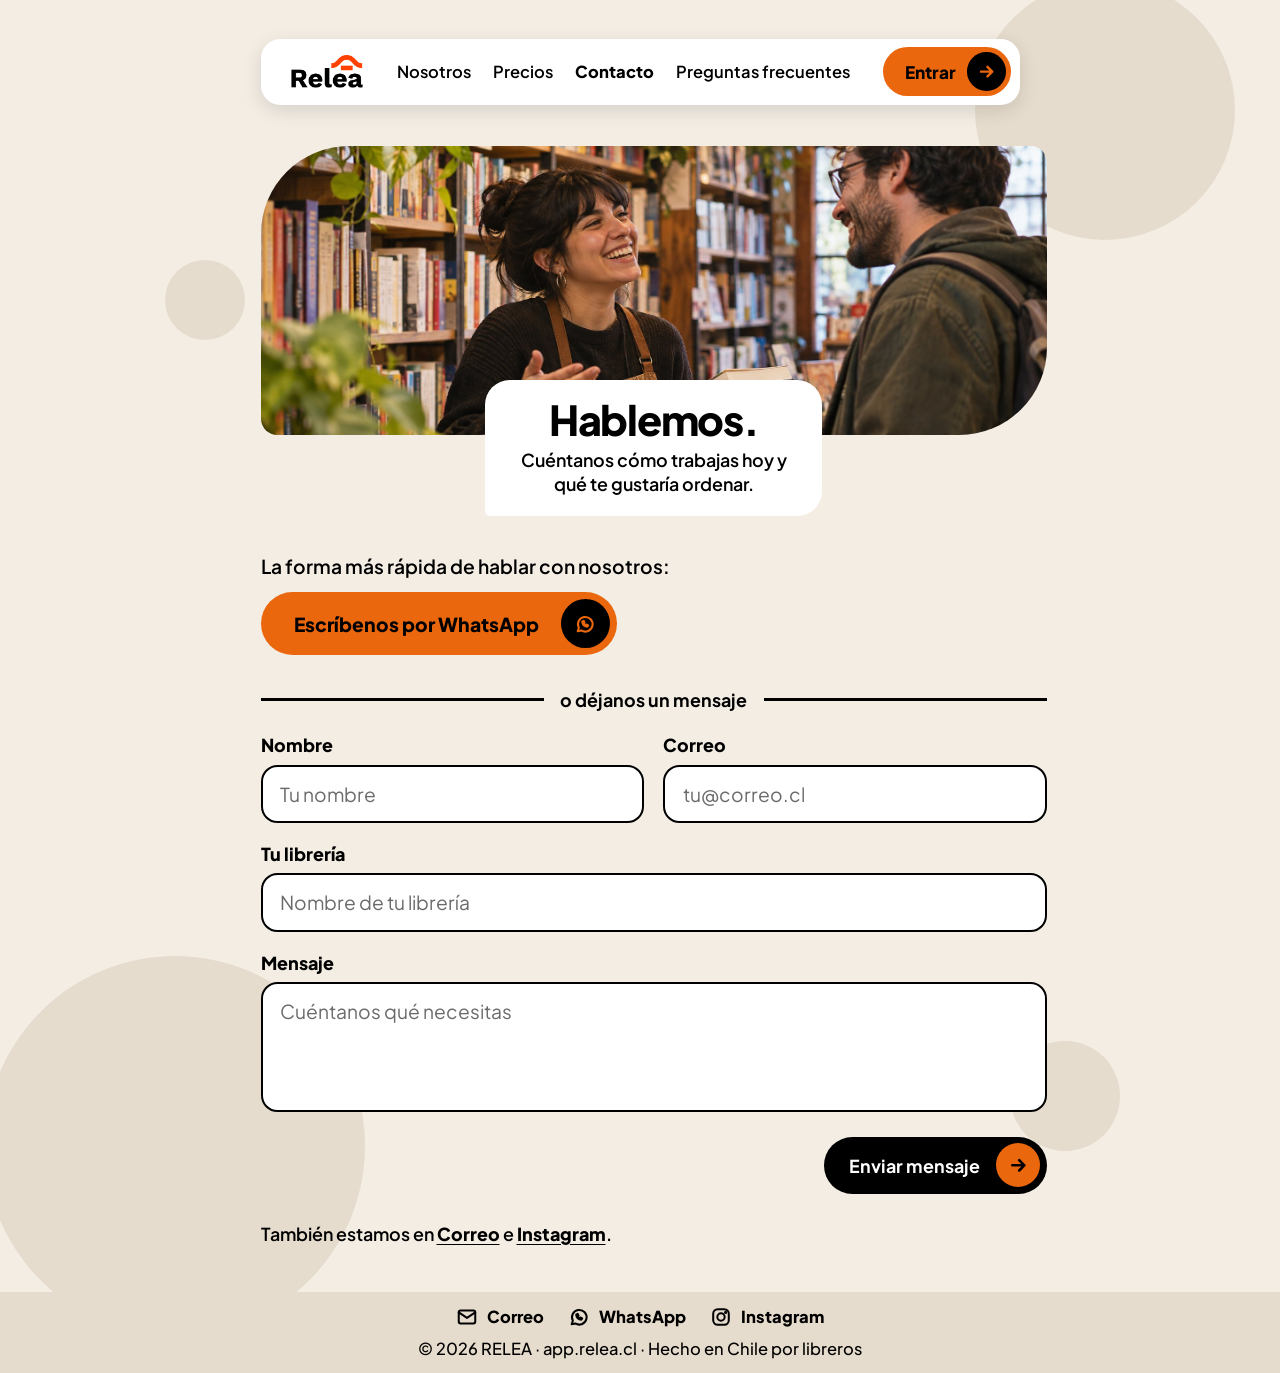
==== commit b627a1f3: "Contacto: WhatsApp primero y formulario después (canales en el pie se mantienen) Co-Authored-By: Cla" ====
--- a/contacto/index.html
+++ b/contacto/index.html
@@ -46,7 +46,11 @@
           <p>Cuéntanos cómo trabajas hoy y qué te gustaría ordenar.</p>
         </div>
       </div>
-      <div class="contacto-grid">
+      <div class="whatsapp">
+        <p>La forma más rápida de hablar con nosotros:</p>
+        <a class="btn btn--naranja btn--lg" href="https://wa.me/56978704682" target="_blank" rel="noopener"><span>Escríbenos por WhatsApp</span><span class="btn__dot"><svg viewBox="0 0 24 24" fill="none" stroke="currentColor" stroke-width="2.2" stroke-linecap="round" stroke-linejoin="round" aria-hidden="true"><path d="M4 20l1.3-3.9A8 8 0 1 1 8 19z"/><path d="M9 9.5c0 3 2.5 5.5 5.5 5.5l1-1.5-2-1-1 .8a4 4 0 0 1-1.8-1.8l.8-1-1-2z"/></svg></span></a>
+      </div>
+      <p class="separador">o déjanos un mensaje</p>
       <form class="form" id="form-contacto" action="mailto:somosrelea@gmail.com" method="post" enctype="text/plain">
         <div class="form__fila">
           <div><label for="c-nombre">Nombre</label><input id="c-nombre" name="nombre" type="text" placeholder="Tu nombre" autocomplete="name" required></div>
@@ -56,14 +60,7 @@
         <div><label for="c-mensaje">Mensaje</label><textarea id="c-mensaje" name="mensaje" rows="4" placeholder="Cuéntanos qué necesitas" required></textarea></div>
         <div class="form__enviar"><button type="submit" class="btn"><span>Enviar mensaje</span><span class="btn__dot"><svg viewBox="0 0 24 24" fill="none" stroke="currentColor" stroke-width="3" stroke-linecap="round" stroke-linejoin="round" aria-hidden="true"><path d="M5 12h14M13 6l6 6-6 6"/></svg></span></button></div>
       </form>
-      <aside class="canales" aria-labelledby="canales-titulo">
-        <h2 id="canales-titulo">¿Prefieres otro canal?</h2>
-        <p>Escríbenos donde te acomode.</p>
-        <a href="https://wa.me/56978704682" target="_blank" rel="noopener"><span class="canales__ic"><svg viewBox="0 0 24 24" fill="none" stroke="currentColor" stroke-width="2.2" stroke-linecap="round" stroke-linejoin="round" aria-hidden="true"><path d="M4 20l1.3-3.9A8 8 0 1 1 8 19z"/><path d="M9 9.5c0 3 2.5 5.5 5.5 5.5l1-1.5-2-1-1 .8a4 4 0 0 1-1.8-1.8l.8-1-1-2z"/></svg></span>WhatsApp</a>
-        <a href="mailto:somosrelea@gmail.com"><span class="canales__ic"><svg viewBox="0 0 24 24" fill="none" stroke="currentColor" stroke-width="2.2" stroke-linecap="round" stroke-linejoin="round" aria-hidden="true"><rect x="3" y="5" width="18" height="14" rx="2"/><path d="M3 7l9 6 9-6"/></svg></span>Correo</a>
-        <a href="https://www.instagram.com/relea.app" target="_blank" rel="noopener"><span class="canales__ic"><svg viewBox="0 0 24 24" fill="none" stroke="currentColor" stroke-width="2.2" stroke-linecap="round" stroke-linejoin="round" aria-hidden="true"><rect x="3.5" y="3.5" width="17" height="17" rx="5"/><circle cx="12" cy="12" r="4"/><circle cx="17" cy="7" r="0.6" fill="currentColor"/></svg></span>Instagram</a>
-      </aside>
-      </div>
+      <p class="otros-canales">También estamos en <a href="mailto:somosrelea@gmail.com">Correo</a> e <a href="https://www.instagram.com/relea.app" target="_blank" rel="noopener">Instagram</a>.</p>
     </main>
   </div>
 </div>
--- a/styles.css
+++ b/styles.css
@@ -172,13 +172,13 @@
 .form textarea { resize: none; }
 .form__enviar { display: flex; justify-content: flex-end; }
 .form ::placeholder { color: #6b6b6b; opacity: 1; }
-.canales { margin-top: 1.5rem; padding: 1rem; background: var(--blanco); border-radius: 1rem; }
-.canales h2 { font-size: 0.9375rem; font-weight: 800; line-height: 1.25; }
-.canales p { margin: 0.25rem 0 0.75rem; font-size: 0.75rem; line-height: 1.4; }
-.canales a { display: flex; align-items: center; gap: 0.625rem; padding: 0.5rem 0; border-top: 0.125rem solid var(--negro); font-size: 0.8125rem; font-weight: 700; text-decoration: none; }
-.canales a:hover { text-decoration: underline; text-underline-offset: 3px; }
-.canales__ic { flex: none; display: inline-flex; align-items: center; justify-content: center; width: 1.875rem; height: 1.875rem; border-radius: 50%; background: var(--naranja); color: var(--negro); }
-.canales__ic svg { width: 0.9375rem; height: 0.9375rem; }
+.whatsapp { display: flex; flex-direction: column; align-items: flex-start; gap: 0.625rem; margin-top: 1.75rem; }
+.whatsapp p { font-size: 0.875rem; font-weight: 600; }
+.separador { display: flex; align-items: center; gap: 0.75rem; margin-top: 1.5rem; font-size: 0.8125rem; font-weight: 700; }
+.separador::before, .separador::after { content: ""; flex: 1; height: 0.125rem; background: var(--negro); }
+.separador + .form { margin-top: 1rem; }
+.otros-canales { margin-top: 1.25rem; font-size: 0.8125rem; font-weight: 600; }
+.otros-canales a { font-weight: 800; text-underline-offset: 3px; }
 
 /* ---------- Preguntas frecuentes ---------- */
 .faq { display: flex; flex-direction: column; gap: 1.875rem; margin-top: 2.25rem; }
@@ -244,10 +244,6 @@
 
   .pildora__foto { height: 13.125rem; }
   .form__fila { grid-template-columns: repeat(2, minmax(0, 1fr)); }
-  .contacto-grid { display: grid; grid-template-columns: minmax(0, 1fr) 10.625rem; gap: 1.5rem; align-items: start; margin-top: 1.5rem; }
-  .contacto-grid .form { margin-top: 0; }
-  .contacto-grid .form__fila { grid-template-columns: 1fr; }
-  .canales { margin-top: 0; }
   .form input, .form textarea { font-size: 0.875rem; }
 
   .faq { flex-direction: row; align-items: flex-start; gap: 2.125rem; }
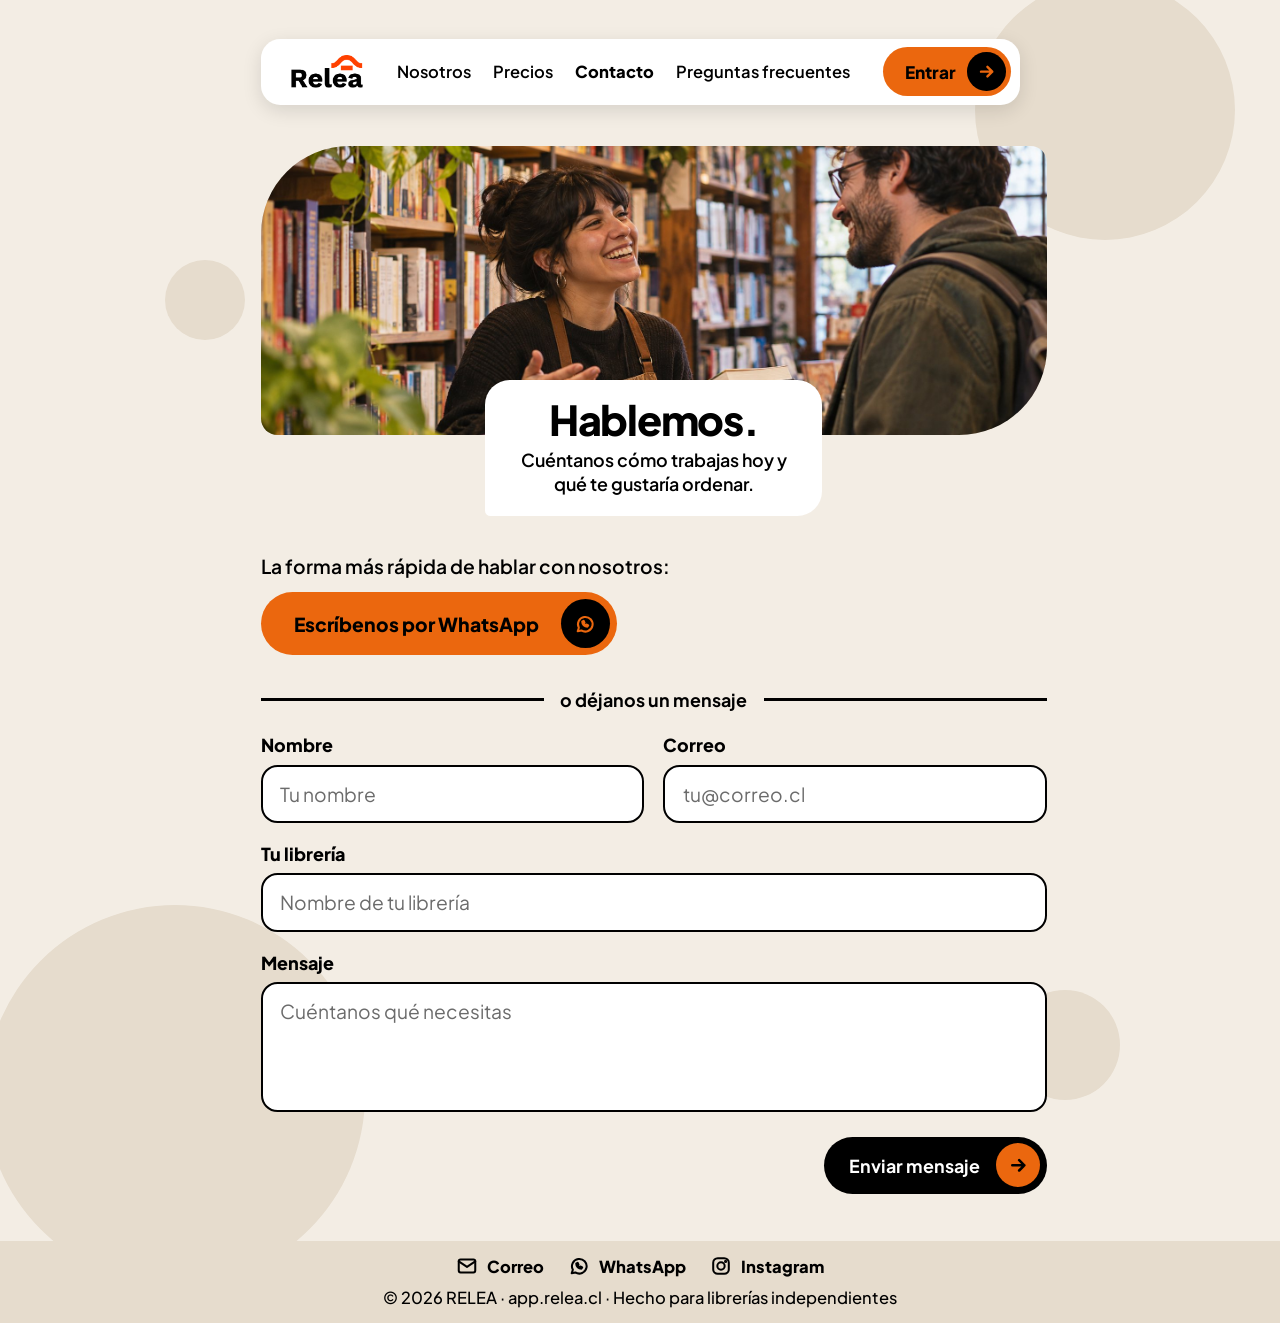
==== commit f843447a: "Quita la frase de otros canales en Contacto y cambia el lema del pie Co-Authored-By: Claude Opus 5.5" ====
--- a/contacto/index.html
+++ b/contacto/index.html
@@ -60,11 +60,10 @@
         <div><label for="c-mensaje">Mensaje</label><textarea id="c-mensaje" name="mensaje" rows="4" placeholder="Cuéntanos qué necesitas" required></textarea></div>
         <div class="form__enviar"><button type="submit" class="btn"><span>Enviar mensaje</span><span class="btn__dot"><svg viewBox="0 0 24 24" fill="none" stroke="currentColor" stroke-width="3" stroke-linecap="round" stroke-linejoin="round" aria-hidden="true"><path d="M5 12h14M13 6l6 6-6 6"/></svg></span></button></div>
       </form>
-      <p class="otros-canales">También estamos en <a href="mailto:somosrelea@gmail.com">Correo</a> e <a href="https://www.instagram.com/relea.app" target="_blank" rel="noopener">Instagram</a>.</p>
     </main>
   </div>
 </div>
-<footer class="footer"><nav class="footer__canales" aria-label="Canales de contacto"><a href="mailto:somosrelea@gmail.com"><svg viewBox="0 0 24 24" fill="none" stroke="currentColor" stroke-width="2.2" stroke-linecap="round" stroke-linejoin="round" aria-hidden="true"><rect x="3" y="5" width="18" height="14" rx="2"/><path d="M3 7l9 6 9-6"/></svg>Correo</a><a href="https://wa.me/56978704682" target="_blank" rel="noopener"><svg viewBox="0 0 24 24" fill="none" stroke="currentColor" stroke-width="2.2" stroke-linecap="round" stroke-linejoin="round" aria-hidden="true"><path d="M4 20l1.3-3.9A8 8 0 1 1 8 19z"/><path d="M9 9.5c0 3 2.5 5.5 5.5 5.5l1-1.5-2-1-1 .8a4 4 0 0 1-1.8-1.8l.8-1-1-2z"/></svg>WhatsApp</a><a href="https://www.instagram.com/relea.app" target="_blank" rel="noopener"><svg viewBox="0 0 24 24" fill="none" stroke="currentColor" stroke-width="2.2" stroke-linecap="round" stroke-linejoin="round" aria-hidden="true"><rect x="3.5" y="3.5" width="17" height="17" rx="5"/><circle cx="12" cy="12" r="4"/><circle cx="17" cy="7" r="0.6" fill="currentColor"/></svg>Instagram</a></nav><span>© 2026 RELEA · <a href="https://app.relea.cl">app.relea.cl</a> · Hecho en Chile por libreros</span></footer>
+<footer class="footer"><nav class="footer__canales" aria-label="Canales de contacto"><a href="mailto:somosrelea@gmail.com"><svg viewBox="0 0 24 24" fill="none" stroke="currentColor" stroke-width="2.2" stroke-linecap="round" stroke-linejoin="round" aria-hidden="true"><rect x="3" y="5" width="18" height="14" rx="2"/><path d="M3 7l9 6 9-6"/></svg>Correo</a><a href="https://wa.me/56978704682" target="_blank" rel="noopener"><svg viewBox="0 0 24 24" fill="none" stroke="currentColor" stroke-width="2.2" stroke-linecap="round" stroke-linejoin="round" aria-hidden="true"><path d="M4 20l1.3-3.9A8 8 0 1 1 8 19z"/><path d="M9 9.5c0 3 2.5 5.5 5.5 5.5l1-1.5-2-1-1 .8a4 4 0 0 1-1.8-1.8l.8-1-1-2z"/></svg>WhatsApp</a><a href="https://www.instagram.com/relea.app" target="_blank" rel="noopener"><svg viewBox="0 0 24 24" fill="none" stroke="currentColor" stroke-width="2.2" stroke-linecap="round" stroke-linejoin="round" aria-hidden="true"><rect x="3.5" y="3.5" width="17" height="17" rx="5"/><circle cx="12" cy="12" r="4"/><circle cx="17" cy="7" r="0.6" fill="currentColor"/></svg>Instagram</a></nav><span>© 2026 RELEA · <a href="https://app.relea.cl">app.relea.cl</a> · <span class="footer__lema">Hecho para librerías independientes</span></span></footer>
 <script src="../site.js" defer></script>
 </body>
 </html>
--- a/styles.css
+++ b/styles.css
@@ -79,6 +79,7 @@
 .footer--crema { background: var(--crema); }
 .footer a { text-decoration: none; }
 .footer a:hover { text-decoration: underline; }
+.footer__lema { white-space: nowrap; }
 .footer__canales { display: flex; flex-wrap: wrap; justify-content: center; gap: 0.375rem 1.125rem; }
 .footer__canales a { display: inline-flex; align-items: center; gap: 0.375rem; font-weight: 800; }
 .footer__canales svg { width: 1rem; height: 1rem; }
@@ -177,8 +178,6 @@
 .separador { display: flex; align-items: center; gap: 0.75rem; margin-top: 1.5rem; font-size: 0.8125rem; font-weight: 700; }
 .separador::before, .separador::after { content: ""; flex: 1; height: 0.125rem; background: var(--negro); }
 .separador + .form { margin-top: 1rem; }
-.otros-canales { margin-top: 1.25rem; font-size: 0.8125rem; font-weight: 600; }
-.otros-canales a { font-weight: 800; text-underline-offset: 3px; }
 
 /* ---------- Preguntas frecuentes ---------- */
 .faq { display: flex; flex-direction: column; gap: 1.875rem; margin-top: 2.25rem; }
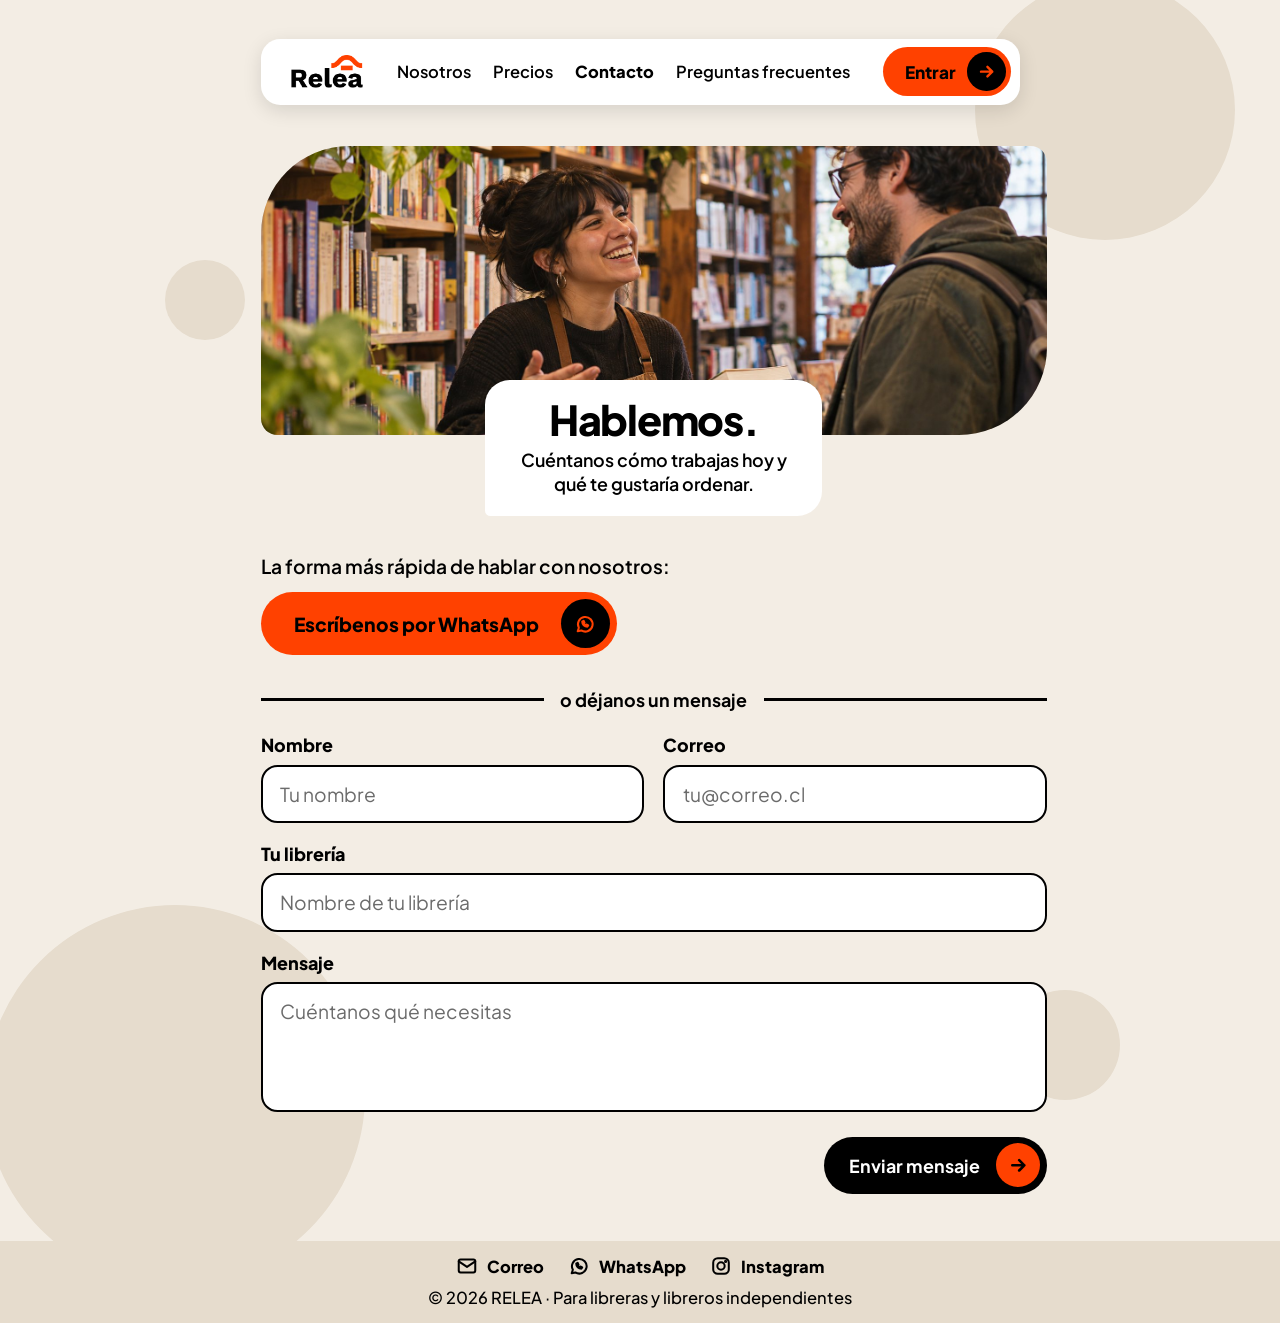
==== commit f6827184: "Naranjo del logo (#ff4100) en todo el sitio y nuevo pie sin app.relea.cl Co-Authored-By: Claude Opus" ====
--- a/contacto/index.html
+++ b/contacto/index.html
@@ -63,7 +63,7 @@
     </main>
   </div>
 </div>
-<footer class="footer"><nav class="footer__canales" aria-label="Canales de contacto"><a href="mailto:somosrelea@gmail.com"><svg viewBox="0 0 24 24" fill="none" stroke="currentColor" stroke-width="2.2" stroke-linecap="round" stroke-linejoin="round" aria-hidden="true"><rect x="3" y="5" width="18" height="14" rx="2"/><path d="M3 7l9 6 9-6"/></svg>Correo</a><a href="https://wa.me/56978704682" target="_blank" rel="noopener"><svg viewBox="0 0 24 24" fill="none" stroke="currentColor" stroke-width="2.2" stroke-linecap="round" stroke-linejoin="round" aria-hidden="true"><path d="M4 20l1.3-3.9A8 8 0 1 1 8 19z"/><path d="M9 9.5c0 3 2.5 5.5 5.5 5.5l1-1.5-2-1-1 .8a4 4 0 0 1-1.8-1.8l.8-1-1-2z"/></svg>WhatsApp</a><a href="https://www.instagram.com/relea.app" target="_blank" rel="noopener"><svg viewBox="0 0 24 24" fill="none" stroke="currentColor" stroke-width="2.2" stroke-linecap="round" stroke-linejoin="round" aria-hidden="true"><rect x="3.5" y="3.5" width="17" height="17" rx="5"/><circle cx="12" cy="12" r="4"/><circle cx="17" cy="7" r="0.6" fill="currentColor"/></svg>Instagram</a></nav><span>© 2026 RELEA · <a href="https://app.relea.cl">app.relea.cl</a> · <span class="footer__lema">Hecho para librerías independientes</span></span></footer>
+<footer class="footer"><nav class="footer__canales" aria-label="Canales de contacto"><a href="mailto:somosrelea@gmail.com"><svg viewBox="0 0 24 24" fill="none" stroke="currentColor" stroke-width="2.2" stroke-linecap="round" stroke-linejoin="round" aria-hidden="true"><rect x="3" y="5" width="18" height="14" rx="2"/><path d="M3 7l9 6 9-6"/></svg>Correo</a><a href="https://wa.me/56978704682" target="_blank" rel="noopener"><svg viewBox="0 0 24 24" fill="none" stroke="currentColor" stroke-width="2.2" stroke-linecap="round" stroke-linejoin="round" aria-hidden="true"><path d="M4 20l1.3-3.9A8 8 0 1 1 8 19z"/><path d="M9 9.5c0 3 2.5 5.5 5.5 5.5l1-1.5-2-1-1 .8a4 4 0 0 1-1.8-1.8l.8-1-1-2z"/></svg>WhatsApp</a><a href="https://www.instagram.com/relea.app" target="_blank" rel="noopener"><svg viewBox="0 0 24 24" fill="none" stroke="currentColor" stroke-width="2.2" stroke-linecap="round" stroke-linejoin="round" aria-hidden="true"><rect x="3.5" y="3.5" width="17" height="17" rx="5"/><circle cx="12" cy="12" r="4"/><circle cx="17" cy="7" r="0.6" fill="currentColor"/></svg>Instagram</a></nav><span>© 2026 RELEA · <span class="footer__lema">Para libreras y libreros independientes</span></span></footer>
 <script src="../site.js" defer></script>
 </body>
 </html>
--- a/styles.css
+++ b/styles.css
@@ -6,7 +6,7 @@
   --crema: #f3ede4;
   --crema-fuerte: #e6dccd;
   --crema-clara: #faf7f2;
-  --naranja: #eb670e;
+  --naranja: #ff4100;
   --negro: #000000;
   --blanco: #ffffff;
   --pad-l: 1.25rem;
@@ -95,10 +95,10 @@
 .float { position: absolute; width: 9.375rem; background: var(--blanco); border-radius: 0.75rem; box-shadow: 0 0.5rem 1.375rem rgba(0,0,0,0.2); }
 .float--a { top: 12.25rem; left: -1.5rem; padding: 0.625rem 0.75rem; }
 .float--a .float__row { display: flex; align-items: center; justify-content: space-between; gap: 0.5rem; font-size: 0.6875rem; font-weight: 600; }
-.float--a .tag { background: #ffe3cc; border-radius: 0.375rem; padding: 0.125rem 0.375rem; font-size: 0.625rem; font-weight: 800; }
+.float--a .tag { background: #ffd9cc; border-radius: 0.375rem; padding: 0.125rem 0.375rem; font-size: 0.625rem; font-weight: 800; }
 .float--a strong { display: block; margin-top: 0.375rem; font-size: 1rem; font-weight: 800; letter-spacing: -0.01em; }
 .float--b { bottom: 0.875rem; right: -0.875rem; display: flex; align-items: center; gap: 0.5rem; padding: 0.5rem 0.625rem; font-size: 0.6875rem; font-weight: 700; line-height: 1.3; }
-.icon { flex: none; display: inline-flex; align-items: center; justify-content: center; width: 2.5rem; height: 2.5rem; border-radius: 50%; background: #ffe3cc; color: #2a3582; }
+.icon { flex: none; display: inline-flex; align-items: center; justify-content: center; width: 2.5rem; height: 2.5rem; border-radius: 50%; background: #ffd9cc; color: #2a3582; }
 .icon svg { width: 1.25rem; height: 1.25rem; }
 .icon--sm { width: 1.75rem; height: 1.75rem; }
 .icon--sm svg { width: 0.9375rem; height: 0.9375rem; }
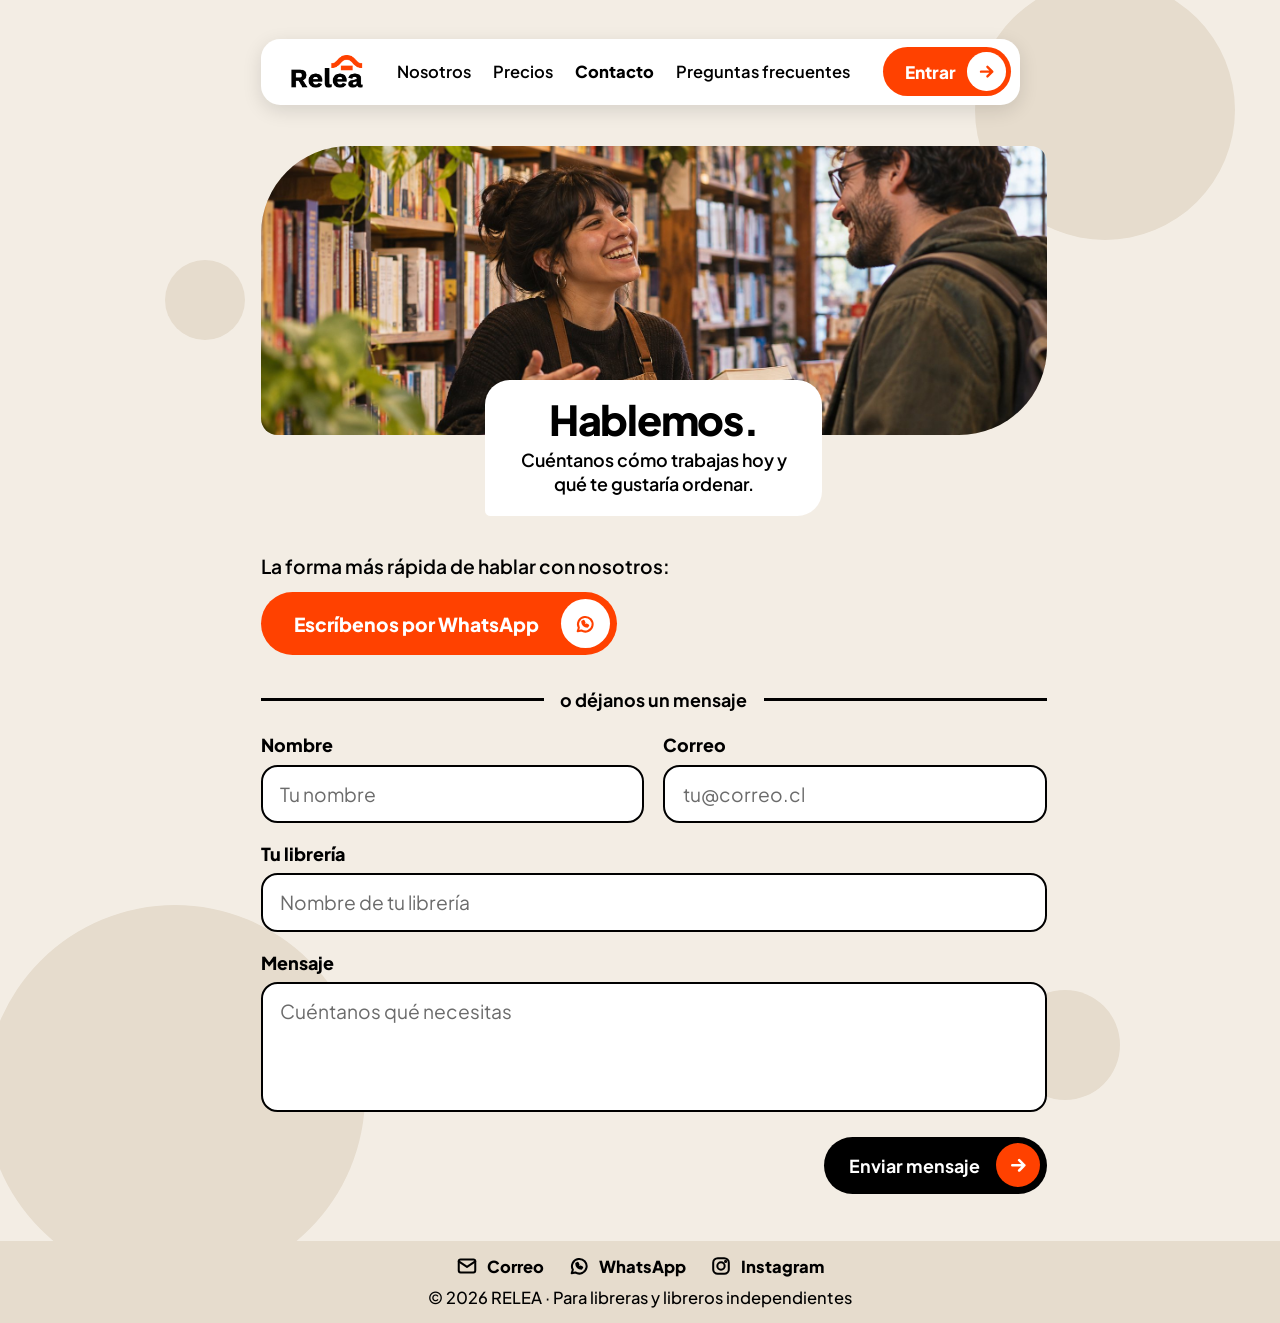
==== commit 974469ad: "Móvil: pestañas deslizables en el menú en lugar del botón de tres líneas Co-Authored-By: Claude Opus" ====
--- a/contacto/index.html
+++ b/contacto/index.html
@@ -35,7 +35,6 @@
         <div class="nav__links" id="menu"><a href="../nosotros/">Nosotros</a><a href="../precios/">Precios</a><a href="../contacto/" aria-current="page">Contacto</a><a href="../preguntas-frecuentes/">Preguntas frecuentes</a></div>
         <div class="nav__right">
           <a class="btn btn--naranja btn--entrar" href="https://app.relea.cl"><span>Entrar</span><span class="btn__dot"><svg viewBox="0 0 24 24" fill="none" stroke="currentColor" stroke-width="3" stroke-linecap="round" stroke-linejoin="round" aria-hidden="true"><path d="M5 12h14M13 6l6 6-6 6"/></svg></span></a>
-          <button class="nav__toggle" type="button" aria-controls="menu" aria-expanded="false" aria-label="Abrir menú"><svg viewBox="0 0 24 24" fill="none" stroke="currentColor" stroke-width="2.6" stroke-linecap="round" aria-hidden="true"><path d="M4 7h16M4 12h16M4 17h16"/></svg></button>
         </div>
       </nav>
     <main>
--- a/styles.css
+++ b/styles.css
@@ -44,29 +44,30 @@
 .deco--full { max-width: none; }
 
 /* ---------- Navegación ---------- */
-.nav { position: relative; z-index: 10; display: flex; align-items: center; justify-content: space-between; gap: 0.625rem; height: 3rem; padding: 0.375rem 0.375rem 0.375rem 1.125rem; background: var(--blanco); border-radius: 0.875rem; box-shadow: 0 0.25rem 0.875rem rgba(0,0,0,0.12); }
+.nav { position: relative; z-index: 10; display: flex; flex-wrap: wrap; align-items: center; justify-content: space-between; gap: 0 0.625rem; padding: 0.375rem 0.375rem 0 1.125rem; background: var(--blanco); border-radius: 0.875rem; box-shadow: 0 0.25rem 0.875rem rgba(0,0,0,0.12); }
 .nav__logo { display: inline-flex; align-items: center; text-decoration: none; }
 .nav__logo img { height: 1.5rem; width: auto; }
 .nav__right { display: flex; align-items: center; gap: 0.375rem; }
-.nav__links { display: none; position: absolute; top: 3.5rem; left: 0; right: 0; flex-direction: column; padding: 0.5rem 1.125rem; background: var(--blanco); border-radius: 0.875rem; box-shadow: 0 0.5rem 1.375rem rgba(0,0,0,0.2); font-size: 0.9375rem; }
-.nav__links.is-open { display: flex; }
-.nav__links a { padding: 0.75rem 0; text-decoration: none; font-weight: 600; }
-.nav__links a + a { border-top: 0.0625rem solid var(--crema-fuerte); }
-.nav__links a[aria-current="page"] { font-weight: 800; }
+/* Móvil: pestañas en una segunda fila que se desliza hacia los lados */
+.nav__links { order: 3; flex-basis: 100%; display: flex; gap: 1.25rem; margin: 0.125rem -0.375rem 0 -1.125rem; padding: 0 1.125rem; overflow-x: auto; scrollbar-width: none; font-size: 0.8125rem; white-space: nowrap; }
+.nav__links::-webkit-scrollbar { display: none; }
+.nav__links.fade-r { -webkit-mask-image: linear-gradient(90deg, #000 85%, transparent); mask-image: linear-gradient(90deg, #000 85%, transparent); }
+.nav__links.fade-l { -webkit-mask-image: linear-gradient(270deg, #000 85%, transparent); mask-image: linear-gradient(270deg, #000 85%, transparent); }
+.nav__links.fade-l.fade-r { -webkit-mask-image: linear-gradient(90deg, transparent, #000 15%, #000 85%, transparent); mask-image: linear-gradient(90deg, transparent, #000 15%, #000 85%, transparent); }
+.nav__links a { flex: none; padding: 0.5rem 0 0.5625rem; border-bottom: 0.1875rem solid transparent; text-decoration: none; font-weight: 600; }
+.nav__links a[aria-current="page"] { font-weight: 800; border-bottom-color: var(--naranja); }
 .nav__links a:hover { text-decoration: underline; text-underline-offset: 0.25rem; }
-.nav__toggle { display: inline-flex; align-items: center; justify-content: center; width: 2.25rem; height: 2.25rem; padding: 0; border: 0; border-radius: 50%; background: var(--crema); color: var(--negro); cursor: pointer; }
-.nav__toggle svg { width: 1.125rem; height: 1.125rem; }
 
 /* ---------- Botones ---------- */
 .btn { display: inline-flex; align-items: center; gap: 0.75rem; height: 2.625rem; padding: 0.3125rem 0.3125rem 0.3125rem 1.125rem; border: 0; border-radius: 62.4375rem; background: var(--negro); color: var(--blanco); font-family: inherit; font-weight: 700; font-size: 0.8125rem; text-decoration: none; cursor: pointer; white-space: nowrap; transition: transform .15s ease; }
 .btn:hover { transform: translateY(-0.0625rem); }
-.btn__dot { flex: none; display: inline-flex; align-items: center; justify-content: center; width: 2rem; height: 2rem; border-radius: 50%; background: var(--naranja); color: var(--negro); }
+.btn__dot { flex: none; display: inline-flex; align-items: center; justify-content: center; width: 2rem; height: 2rem; border-radius: 50%; background: var(--naranja); color: var(--blanco); }
 .btn__dot svg { width: 0.9375rem; height: 0.9375rem; }
 .btn--sm { gap: 0.5rem; height: 1.75rem; padding: 0.1875rem 0.1875rem 0.1875rem 0.75rem; font-size: 0.6875rem; }
 .btn--sm .btn__dot { width: 1.375rem; height: 1.375rem; }
 .btn--sm .btn__dot svg { width: 0.6875rem; height: 0.6875rem; }
-.btn--naranja { background: var(--naranja); color: var(--negro); font-weight: 800; }
-.btn--naranja .btn__dot { background: var(--negro); color: var(--naranja); }
+.btn--naranja { background: var(--naranja); color: var(--blanco); font-weight: 800; }
+.btn--naranja .btn__dot { background: var(--blanco); color: var(--naranja); }
 .btn--entrar { gap: 0.5rem; height: 2.25rem; padding: 0.25rem 0.25rem 0.25rem 1rem; font-size: 0.7812rem; }
 .btn--entrar .btn__dot { width: 1.75rem; height: 1.75rem; }
 .btn--entrar .btn__dot svg { width: 0.875rem; height: 0.875rem; }
@@ -152,10 +153,10 @@
 .gota { position: relative; flex: none; width: 12.5rem; margin: 0 auto; }
 .gota__foto { width: 12.5rem; height: 18.75rem; border-radius: 50% 50% 0 50% / 36% 36% 0 36%; overflow: hidden; background: var(--crema-fuerte); }
 .gota__foto img { width: 100%; height: 100%; object-fit: cover; object-position: 64% 50%; }
-.sello { position: absolute; left: -2.5rem; bottom: 1.625rem; display: flex; align-items: center; justify-content: center; width: 6.5rem; height: 6.5rem; border-radius: 50%; background: var(--naranja); text-align: center; font-size: 0.8125rem; font-weight: 800; line-height: 1.15; transform: rotate(-10deg); box-shadow: 0 0.375rem 1rem rgba(0,0,0,0.2); }
+.sello { position: absolute; left: -2.5rem; bottom: 1.625rem; display: flex; align-items: center; justify-content: center; width: 6.5rem; height: 6.5rem; border-radius: 50%; background: var(--naranja); color: var(--blanco); text-align: center; font-size: 0.8125rem; font-weight: 800; line-height: 1.15; transform: rotate(-10deg); box-shadow: 0 0.375rem 1rem rgba(0,0,0,0.2); }
 .pasos { display: grid; grid-template-columns: 1fr; gap: 0.75rem; margin: 1.875rem 0 0; padding: 0; list-style: none; }
 .pasos li { display: flex; align-items: flex-start; gap: 0.75rem; padding: 0.875rem 1rem; background: var(--blanco); border-radius: 1rem; font-size: 0.875rem; font-weight: 600; line-height: 1.35; }
-.pasos .n { flex: none; display: inline-flex; align-items: center; justify-content: center; width: 1.75rem; height: 1.75rem; border-radius: 50%; background: var(--naranja); font-size: 0.8125rem; font-weight: 800; }
+.pasos .n { flex: none; display: inline-flex; align-items: center; justify-content: center; width: 1.75rem; height: 1.75rem; border-radius: 50%; background: var(--naranja); color: var(--blanco); font-size: 0.8125rem; font-weight: 800; }
 .dudas { margin-top: 1.375rem; font-size: 0.8125rem; }
 .dudas a { font-weight: 800; }
 
@@ -203,11 +204,9 @@
   .cream > .wrap { padding-top: 1.75rem; }
   .deco .solo-ancho { display: block; }
 
-  .nav { margin-right: 1.25rem; padding-left: 1.375rem; }
-  .nav__toggle { display: none; }
-  .nav__links { display: flex; position: static; flex-direction: row; align-items: center; gap: 1rem; padding: 0; background: none; border-radius: 0; box-shadow: none; font-size: 0.75rem; white-space: nowrap; }
-  .nav__links a { padding: 0.875rem 0; }
-  .nav__links a + a { border-top: 0; }
+  .nav { flex-wrap: nowrap; height: 3rem; margin-right: 1.25rem; padding: 0.375rem 0.375rem 0.375rem 1.375rem; }
+  .nav__links { order: 0; flex-basis: auto; align-items: center; gap: 1rem; margin: 0; padding: 0; overflow: visible; font-size: 0.75rem; -webkit-mask-image: none !important; mask-image: none !important; }
+  .nav__links a { padding: 0.875rem 0; border-bottom: 0; }
 
   .hero { flex-direction: row; align-items: center; justify-content: space-between; gap: 0; margin-top: 2.5rem; }
   .hero__text { flex: none; width: 20.625rem; }
